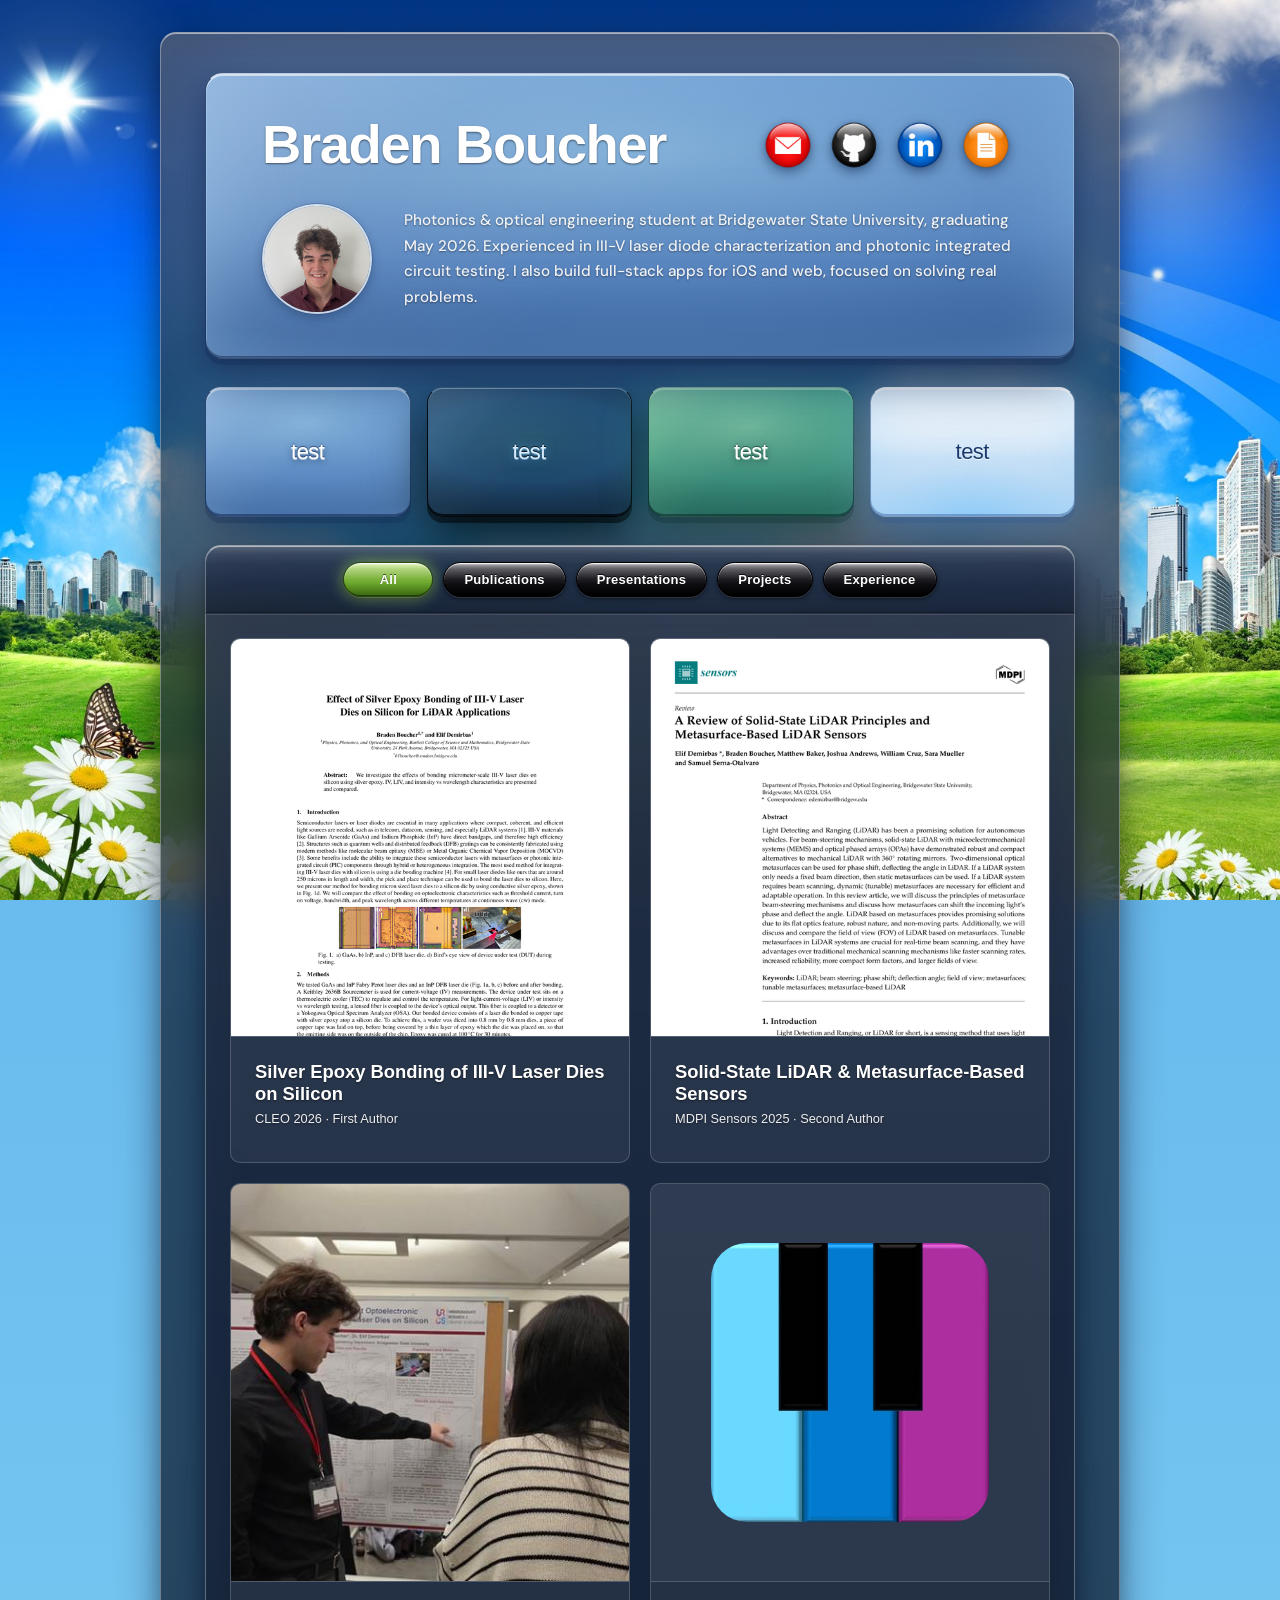
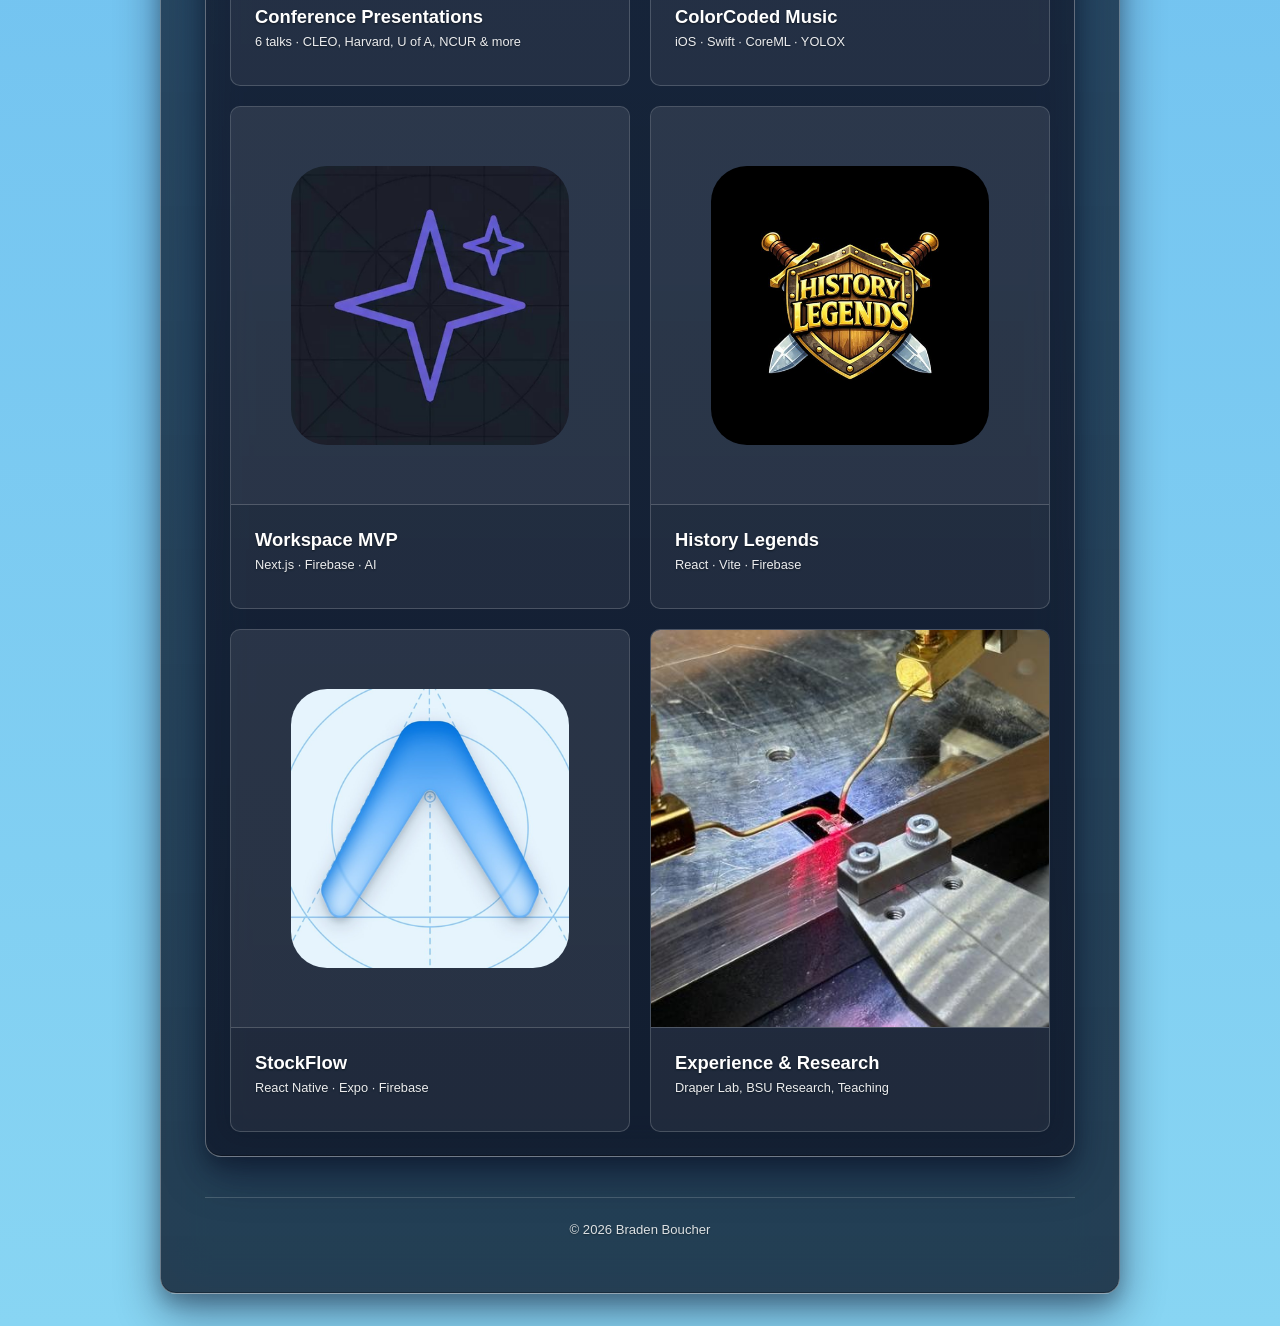
==== index.html @ 22afcf66 "test: 4-theme test strip on page (Vista/Zune/Eco/Aqua) — remove after evaluating" ====
<!DOCTYPE html>
<html lang="en">
<head>
<meta charset="UTF-8">
<meta name="viewport" content="width=device-width, initial-scale=1.0">
<title>Braden Boucher — Photonics Engineer & iOS Developer</title>
<meta name="description" content="Photonics & optical engineering student at Bridgewater State University. Published researcher, Draper Laboratory co-op, indie iOS developer.">
<meta property="og:title" content="Braden Boucher">
<meta property="og:description" content="Photonics researcher · iOS developer · Draper Co-Op alum">
<meta property="og:image" content="https://bradenboucher.com/images/headshot.jpg">
<meta property="og:url" content="https://bradenboucher.com">
<meta property="og:type" content="website">
<meta name="twitter:card" content="summary">
<meta name="twitter:title" content="Braden Boucher">
<meta name="twitter:description" content="Photonics researcher · iOS developer · Draper Co-Op alum">
<meta name="twitter:image" content="https://bradenboucher.com/images/headshot.jpg">
<link rel="icon" type="image/svg+xml" href="favicon.svg?v=2">
<link rel="preconnect" href="https://fonts.googleapis.com">
<link href="https://fonts.googleapis.com/css2?family=DM+Serif+Display&family=DM+Sans:wght@400;500;600&display=swap" rel="stylesheet">
<link rel="preload" as="image" href="images/cleo-2026-thumb.png">
<link rel="preload" as="image" href="images/sensors-lidar-review-thumb.png">
<link rel="preload" as="image" href="images/headshot.jpg">
<style>
  *, *::before, *::after { margin: 0; padding: 0; box-sizing: border-box; }
  :root {
    --bg: #0c0f14;                                /* fallback only */
    --surface: #4a6088; --surface-hover: #5a7098; /* was #1a2438 / #233355 */
    --border: rgba(255,255,255,0.28);             /* slightly brighter rim */
    --text: #f0f6ff; --text-muted: #d0dcef;       /* lifted muted */
    --accent: #5BD4F2;
    --accent-glow: rgba(91, 212, 242, 0.22);
    --spring: cubic-bezier(0.16, 1, 0.3, 1);
  }
  html { scroll-behavior: smooth; }
  body {
    font-family: 'DM Sans', sans-serif; color: var(--text);
    min-height: 100vh; overflow-x: hidden;
    background:
      radial-gradient(ellipse 80% 50% at 50% 0%,   rgba(180,220,255,0.45), transparent 60%),
      radial-gradient(ellipse 60% 40% at 20% 100%, rgba(150,255,210,0.20), transparent 60%),
      linear-gradient(180deg, #4a85c8 0%, #5fa0d8 35%, #7ec0e8 65%, #4a85c8 100%);
    background-attachment: fixed;
  }
  /* Aero orb backdrop */
  body::before {
    content: ''; position: fixed; inset: -10%; pointer-events: none; z-index: 0;
    background:
      radial-gradient(circle 220px at 12% 18%, rgba(255,255,255,0.18), transparent 70%),
      radial-gradient(circle 160px at 85% 30%, rgba(140,220,255,0.22), transparent 70%),
      radial-gradient(circle 280px at 70% 80%, rgba(180,255,220,0.14), transparent 70%),
      radial-gradient(circle 120px at 25% 75%, rgba(255,255,255,0.12), transparent 70%);
    filter: blur(8px);
    animation: bokeh-drift 28s ease-in-out infinite alternate;
  }
  @keyframes bokeh-drift {
    0%   { transform: translate(0, 0) scale(1); }
    50%  { transform: translate(18px, -12px) scale(1.03); }
    100% { transform: translate(-14px, 16px) scale(1.05); }
  }

  /* Aero sun / lens flare */
  body::after {
    content: ''; position: fixed; top: -120px; right: -120px;
    width: 480px; height: 480px; pointer-events: none; z-index: 0;
    background:
      radial-gradient(circle, rgba(255,245,210,0.55) 0%, rgba(255,210,170,0.25) 25%, rgba(255,180,140,0.10) 45%, transparent 65%);
    filter: blur(24px);
    animation: sun-pulse 9s ease-in-out infinite alternate;
  }
  @keyframes sun-pulse {
    0%   { opacity: 0.85; transform: scale(1); }
    100% { opacity: 1;    transform: scale(1.08); }
  }

  /* Page color wash */
  .page-bg { background: transparent; }

  .container { max-width:960px; margin:0 auto; padding:0 24px; position:relative; z-index:1; }

  /* ── Reveal system (ColorCoded) ── */
  .reveal { will-change:transform,opacity; opacity:0; transform:translateY(30px); filter:blur(4px); transition:opacity 0.5s var(--spring), transform 0.5s var(--spring), filter 0.5s var(--spring); }
  .reveal.visible { opacity:1; transform:translateY(0); filter:blur(0); }
  .reveal-scale { will-change:transform,opacity; opacity:0; transform:scale(0.92); filter:blur(4px); transition:opacity 0.5s var(--spring), transform 0.5s var(--spring), filter 0.5s var(--spring); }
  .reveal-scale.visible { opacity:1; transform:scale(1); filter:blur(0); }
  @keyframes pop-in { from { opacity:0; transform:scale(0.88) translateY(40px); } to { opacity:1; transform:scale(1) translateY(0); } }
  .reveal-pop { will-change:transform,opacity; opacity:0; transform:scale(0.88) translateY(40px); }
  .reveal-pop.visible { opacity:1; transform:scale(1) translateY(0); animation:pop-in 1s ease forwards; }
  .reveal-left { will-change:transform,opacity; opacity:0; transform:translateX(-60px); transition:opacity 0.5s var(--spring), transform 0.5s var(--spring); }
  .reveal-left.visible { opacity:1; transform:translateX(0); }
  .reveal-right { will-change:transform,opacity; opacity:0; transform:translateX(60px); transition:opacity 0.5s var(--spring), transform 0.5s var(--spring); }
  .reveal-right.visible { opacity:1; transform:translateX(0); }
  .reveal-delay-1{transition-delay:.07s;animation-delay:.1s} .reveal-delay-2{transition-delay:.14s;animation-delay:.2s} .reveal-delay-3{transition-delay:.21s;animation-delay:.3s}
  .reveal-delay-4{transition-delay:.28s;animation-delay:.4s} .reveal-delay-5{transition-delay:.35s;animation-delay:.5s} .reveal-delay-6{transition-delay:.42s;animation-delay:.6s} .reveal-delay-7{transition-delay:.49s;animation-delay:.7s}

  /* Hero animation */
  @keyframes hero-fade-up { from{opacity:0;transform:translateY(40px);filter:blur(8px)} to{opacity:1;transform:translateY(0);filter:blur(0)} }
  .hero-animate { animation:hero-fade-up 0.8s var(--spring) forwards; opacity:0; }
  .hero-delay-1{animation-delay:.1s} .hero-delay-2{animation-delay:.25s} .hero-delay-3{animation-delay:.4s} .hero-delay-4{animation-delay:.55s} .hero-delay-5{animation-delay:.7s}

  /* Line grow divider */
  @keyframes line-grow { from{transform:scaleX(0)} to{transform:scaleX(1)} }
  .line-grow { height:1px; background:var(--border); transform:scaleX(0); transform-origin:center; margin:40px 0; }
  .line-grow.visible { animation:line-grow 1s var(--spring) forwards; }

  /* Header */
  header { padding:80px 0 8px; text-align:center; }
  header h1 { font-family:'DM Serif Display',serif; font-size:clamp(2.4rem,5vw,3.6rem); font-weight:400; letter-spacing:-0.02em; margin-bottom:12px; background:linear-gradient(135deg, var(--text) 0%, var(--accent) 100%); -webkit-background-clip:text; -webkit-text-fill-color:transparent; background-clip:text; }
  header p { color:var(--text-muted); font-size:1.05rem; line-height:1.6; max-width:560px; margin:0 auto; }
  header .links { margin-top:20px; display:flex; gap:24px; justify-content:center; flex-wrap:wrap; }
  header .links a { color:var(--accent); text-decoration:none; font-size:0.9rem; font-weight:500; letter-spacing:0.04em; text-transform:uppercase; transition:all 0.3s var(--spring); }
  header .links a:hover { opacity:0.7; transform:translateY(-2px); }

  /* Filters */
  .filters { display:flex; gap:8px; justify-content:center; margin:28px 0 8px; flex-wrap:wrap; }
  .filters button { background:none; border:1px solid var(--border); color:var(--text-muted); font-family:'DM Sans',sans-serif; font-size:0.85rem; padding:7px 18px; border-radius:20px; cursor:pointer; transition:all 0.3s var(--spring); }
  .filters button:hover { border-color:var(--accent); color:var(--text); transform:translateY(-2px); }
  .filters button.active { background:var(--accent); border-color:var(--accent); color:#0c0f14; font-weight:600; box-shadow:0 4px 15px rgba(74,158,173,0.25); }

  /* Card Grid */
  .grid { display:grid; grid-template-columns:repeat(2,1fr); gap:20px; padding:24px 0 80px; }
  .card {
    background:
      linear-gradient(180deg, rgba(255,255,255,0.28) 0%, rgba(255,255,255,0.08) 35%, rgba(255,255,255,0) 50%),
      linear-gradient(180deg, rgba(110,145,190,0.55), rgba(75,110,160,0.65));
    border: 1px solid rgba(255,255,255,0.32);
    border-top-color: rgba(255,255,255,0.55);
    border-radius: 14px; overflow: hidden;
    display: flex; flex-direction: column; cursor: pointer;
    box-shadow: inset 0 1px 0 rgba(255,255,255,0.5), inset 0 -1px 0 rgba(40,70,120,0.35), 0 8px 20px rgba(60,100,160,0.30);
    -webkit-backdrop-filter: blur(12px) saturate(1.3);
            backdrop-filter: blur(12px) saturate(1.3);
    transition: border-color 0.3s, box-shadow 0.3s, transform 0.4s var(--spring);
  }
  .card:hover { background:var(--surface-hover); border-color:var(--accent); transform:translateY(-4px) !important; box-shadow:0 0 0 1px var(--accent), 0 12px 28px rgba(91,212,242,0.30); }
  .card.hidden { display:none; }
  .card-cover { width:100%; aspect-ratio:1; overflow:hidden; background:var(--surface-hover); display:flex; align-items:center; justify-content:center; color:var(--text-muted); font-size:0.78rem; }
  .card-cover img { width:100%; height:100%; object-fit:cover; object-position:top; transition:transform 0.4s ease; }
  .card:hover .card-cover img { transform:scale(1.1); }
  .card-cover-icon { width:100%; aspect-ratio:1; display:flex; align-items:center; justify-content:center; background:var(--surface-hover); }
  .card-cover-icon img { width:70%; aspect-ratio:1; border-radius:36px; object-fit:cover; transition:transform 0.4s ease; }
  .card:hover .card-cover-icon img { transform:scale(1.12); }
  .card-body { padding:20px 24px 24px; flex:1; }
  .card-body h3 { font-family:'DM Serif Display',serif; font-size:1.15rem; font-weight:400; margin-bottom:4px; }
  .card-body .meta { color:var(--text-muted); font-size:0.8rem; margin-bottom:8px; }
  .card-body .tag { display:inline-block; color:var(--accent); font-size:0.72rem; font-weight:600; letter-spacing:0.06em; text-transform:uppercase; margin-bottom:8px; }

  /* Overlay */
  .overlay { position:fixed; inset:0; background:rgba(12,15,20,0.97); backdrop-filter:blur(20px); -webkit-backdrop-filter:blur(20px); z-index:100; overflow-y:auto; opacity:0; transform:translateY(40px) scale(0.98); pointer-events:none; transition:opacity 0.4s var(--spring), transform 0.4s var(--spring); }
  .overlay.active { opacity:1; transform:translateY(0) scale(1); pointer-events:all; }
  .overlay-inner { max-width:900px; margin:0 auto; padding:40px 24px 80px; }
  .back-btn { display:inline-flex; align-items:center; gap:8px; background:none; border:1px solid var(--border); color:var(--text-muted); font-family:'DM Sans',sans-serif; font-size:0.88rem; padding:8px 16px; border-radius:8px; cursor:pointer; transition:border-color 0.2s, color 0.2s; margin-bottom:32px; }
  .back-btn:hover { border-color:var(--accent); color:var(--text); }
  .overlay h2 { font-family:'DM Serif Display',serif; font-size:2rem; font-weight:400; margin-bottom:24px; }

  /* Detail banner */
  .detail-banner { width:100%; overflow:hidden; position:relative; background:var(--surface-hover); display:grid; place-items:center; color:var(--text-muted); font-size:0.78rem; margin-bottom:28px; border-radius:12px; }
  .detail-banner img { width:100%; height:auto; object-fit:contain; border-radius:12px; }
  .detail-banner a { display:block; width:100%; height:100%; }
  .detail-banner a img { width:100%; height:auto; object-fit:contain; border-radius:12px; }
  .detail-text h3 { font-family:'DM Serif Display',serif; font-size:1.5rem; font-weight:400; margin-bottom:8px; }
  .detail-text .meta { color:var(--text-muted); font-size:0.9rem; margin-bottom:14px; }
  .detail-text p { color:var(--text-muted); font-size:0.95rem; line-height:1.7; margin-bottom:16px; }
  .detail-text .detail-links { display:flex; gap:12px; flex-wrap:wrap; }
  .detail-text .detail-links a { color:var(--accent); text-decoration:none; font-size:0.85rem; font-weight:500; padding:6px 14px; border:1px solid var(--accent); border-radius:6px; transition:background 0.2s, transform 0.2s; }
  .detail-text .detail-links a:hover { background:var(--accent-glow); transform:translateY(-2px); }

  /* Pres items */
  .pres-item { background:var(--surface); border:1px solid var(--border); border-radius:12px; overflow:hidden; margin-bottom:16px; transition:border-color 0.2s; }
  .pres-item:hover { border-color:var(--accent); }
  .pres-banner { width:100%; height:570px; overflow:hidden; position:relative; background:var(--surface-hover); display:grid; place-items:center; color:var(--text-muted); font-size:0.78rem; }
  .pres-banner img { width:100%; height:100%; object-fit:contain; background:var(--surface-hover); }
  .pres-text { padding:24px 28px; }
  .pres-text h3 { font-family:'DM Serif Display',serif; font-size:1.15rem; font-weight:400; margin-bottom:6px; }
  .pres-text .meta { color:var(--text-muted); font-size:0.82rem; margin-bottom:10px; }
  .pres-text p { color:var(--text-muted); font-size:0.9rem; line-height:1.6; margin-bottom:12px; }
  .pres-text .detail-links { display:flex; gap:12px; flex-wrap:wrap; }
  .pres-text .detail-links a { color:var(--accent); text-decoration:none; font-size:0.82rem; font-weight:500; padding:5px 12px; border:1px solid var(--accent); border-radius:6px; transition:background 0.2s; }
  .pres-text .detail-links a:hover { background:var(--accent-glow); }

  /* Slider */
  .slider { position:relative; width:100%; height:570px; overflow:hidden; border-radius:12px; }
  .pres-item .slider { border-radius:0; }
  .slider img { position:absolute; inset:0; width:100%; height:100%; object-fit:cover; background:var(--surface-hover); opacity:0; transition:opacity 0.4s ease; }
  .slider img.active { opacity:1; }
  .slider-btn { position:absolute; top:50%; transform:translateY(-50%); background:rgba(50,80,130,0.55); color:#fff; border:none; width:36px; height:36px; border-radius:50%; cursor:pointer; font-size:1rem; z-index:2; display:flex; align-items:center; justify-content:center; transition:background 0.2s; }
  .slider-btn:hover { background:rgba(74,158,173,0.7); }
  .slider-btn.prev { left:12px; }
  .slider-btn.next { right:12px; }
  .slider-dots { position:absolute; bottom:12px; left:50%; transform:translateX(-50%); display:flex; gap:6px; z-index:2; }
  .slider-dots span { width:8px; height:8px; border-radius:50%; background:rgba(255,255,255,0.3); }
  .slider-dots span.active { background:var(--accent); }

  /* Exp items */
  .exp-item { background:var(--surface); border:1px solid var(--border); border-radius:12px; padding:24px 28px; margin-bottom:16px; transition:border-color 0.2s; }
  .exp-item:hover { border-color:var(--accent); }
  .exp-item h3 { font-family:'DM Serif Display',serif; font-size:1.15rem; font-weight:400; margin-bottom:6px; }
  .exp-item .meta { color:var(--text-muted); font-size:0.82rem; margin-bottom:10px; }
  .exp-item p { color:var(--text-muted); font-size:0.9rem; line-height:1.6; }

  .year-label { color:var(--accent); font-size:0.78rem; font-weight:600; letter-spacing:0.08em; text-transform:uppercase; margin:28px 0 12px; }
  .year-label:first-of-type { margin-top:0; }
  .pres-list-item { padding:16px 20px; border-left:2px solid var(--border); margin-bottom:8px; transition:border-color 0.3s; }
  .pres-list-item:hover { border-left-color:var(--accent); }
  .pres-list-item h3 { font-family:'DM Serif Display',serif; font-size:1.05rem; font-weight:400; margin-bottom:4px; }
  .pres-list-item .meta { color:var(--text-muted); font-size:0.82rem; }
  .show-more-btn { display:block; width:100%; background:none; border:1px dashed var(--border); color:var(--text-muted); font-family:'DM Sans',sans-serif; font-size:0.88rem; padding:14px; border-radius:10px; cursor:pointer; margin-bottom:16px; transition:border-color 0.2s, color 0.2s; }
  .show-more-btn:hover { border-color:var(--accent); color:var(--text); }
  .hidden-group { display:none; }
  .hidden-group.show { display:block; }

  /* Product detail */
  .product-hero { display:flex; align-items:center; gap:24px; margin-bottom:32px; }
  .product-hero img { width:80px; height:80px; border-radius:18px; object-fit:cover; }
  .product-hero-text h3 { font-family:'DM Serif Display',serif; font-size:1.8rem; font-weight:400; margin-bottom:4px; }
  .product-hero-text .meta { color:var(--text-muted); font-size:0.9rem; }
  .product-links { display:flex; gap:12px; flex-wrap:wrap; margin-bottom:32px; }
  .product-links a { color:var(--accent); text-decoration:none; font-size:0.95rem; font-weight:500; padding:12px 28px; border:1px solid var(--accent); border-radius:8px; transition:all 0.3s var(--spring); }
  .product-links a:hover { background:var(--accent-glow); transform:translateY(-3px); box-shadow:0 4px 15px rgba(74,158,173,0.2); }
  .product-section { margin-bottom:32px; }
  .product-section h4 { font-family:'DM Serif Display',serif; font-size:1.15rem; font-weight:400; margin-bottom:12px; color:var(--text); }
  .product-section p { color:var(--text-muted); font-size:0.95rem; line-height:1.75; margin-bottom:12px; }
  .product-section ul { list-style:none; padding:0; }
  .product-section ul li { color:var(--text-muted); font-size:0.92rem; line-height:1.7; padding-left:18px; position:relative; margin-bottom:6px; }
  .product-section ul li::before { content:'\2192'; position:absolute; left:0; color:var(--accent); }
  .screenshot-grid { display:grid; grid-template-columns:repeat(3,1fr); gap:12px; margin-top:12px; }
  .screenshot-grid .ss { background:var(--surface-hover); border:1px dashed var(--border); border-radius:10px; display:grid; place-items:center; color:var(--text-muted); font-size:0.75rem; overflow:hidden; }
  .screenshot-grid .ss img { width:100%; height:auto; object-fit:contain; border-radius:10px; }
  .screenshot-grid-wide { display:grid; grid-template-columns:repeat(2,1fr); gap:12px; margin-top:12px; }
  .screenshot-grid-wide .ss { background:var(--surface-hover); border:1px dashed var(--border); border-radius:10px; aspect-ratio:5/4; display:grid; place-items:center; color:var(--text-muted); font-size:0.75rem; overflow:hidden; }
  .screenshot-grid-wide .ss img { width:100%; height:100%; object-fit:cover; border-radius:10px; }
  .tech-pills { display:flex; flex-wrap:wrap; gap:8px; margin-top:8px; }
  .tech-pills span { background:var(--accent-glow); color:var(--accent); font-size:0.78rem; font-weight:500; padding:4px 12px; border-radius:14px; transition:all 0.3s var(--spring); }
  .tech-pills span:hover { transform:translateY(-3px); box-shadow:0 4px 12px rgba(74,158,173,0.15); }

  footer { border-top:1px solid var(--border); padding:32px 0; text-align:center; color:var(--text-muted); font-size:0.82rem; }

  .card { position:relative; overflow:hidden; }
  /* Specular gloss sweep on hover */
  .card::after {
    content: ''; position: absolute; inset: 0;
    background: linear-gradient(115deg,
      transparent 30%,
      rgba(255,255,255,0.22) 50%,
      transparent 70%);
    transform: translateX(-110%);
    transition: transform 0.8s var(--spring);
    pointer-events: none;
    z-index: 2;
  }
  .card:hover::after { transform: translateX(110%); }
  @media (max-width:640px) { .grid{grid-template-columns:1fr} header{padding-top:48px} .detail-banner,.slider,.pres-banner{height:300px} }
.slider img.poster-fit { object-fit:contain !important; background:var(--surface-hover); }
.pres-banner img { object-fit:contain !important; background:var(--surface-hover); }

/* ── HERO v2 — self-contained reference container ──────────────────────
   Inline here (not in aero.css) so it ships with the HTML and can't be
   served from a stale stylesheet cache. Class names are unique (.hero-v2*)
   so no existing rule can leak into them. */
.hero-v2 {
  background:
    linear-gradient(180deg,
      rgba(255,255,255,0.32) 0%,
      rgba(255,255,255,0.12) 4%,
      rgba(255,255,255,0.04) 10%,
      rgba(255,255,255,0)    20%),
    linear-gradient(180deg,
      rgba(110,145,190,0.55)  0%,
      rgba(80,115,165,0.62)  30%,
      rgba(65,100,150,0.68) 100%);
  -webkit-backdrop-filter: blur(22px) saturate(1.4);
          backdrop-filter: blur(22px) saturate(1.4);
  border: 1px solid rgba(255,255,255,0.38);
  border-top: 1px solid rgba(255,255,255,0.62);
  border-radius: 16px;
  padding: 44px 56px;
  margin: 0 0 24px;
  box-shadow:
    inset 0 1px 0 rgba(255,255,255,0.62),
    inset 0 -1px 0 rgba(40,70,120,0.35),
    0 18px 44px rgba(60,100,160,0.40),
    0 8px 18px rgba(50,85,140,0.20);
  position: relative;
}
.hero-v2-top {
  display: flex;
  align-items: center;
  justify-content: space-between;
  gap: 24px;
  margin-bottom: 32px;
}
.hero-v2-name {
  font-family: 'Helvetica Neue', Helvetica, Arial, sans-serif;
  font-weight: 800;
  font-size: clamp(2.2rem, 4.6vw, 3.4rem);
  letter-spacing: -0.025em;
  color: #fff;
  text-shadow: 0 1px 0 rgba(30,55,95,0.55), 0 2px 8px rgba(30,55,95,0.45);
  margin: 0;
  white-space: nowrap;
  line-height: 1;
}
.hero-v2-icons {
  display: flex;
  gap: 18px;
  flex-shrink: 0;
  align-items: center;
  margin-right: 8px;
}
.hero-v2-icons a { display: block; line-height: 0; }
.hero-v2-icons img {
  width: 48px;
  height: 48px;
  display: block;
  filter:
    drop-shadow(0 4px 6px rgba(30,55,95,0.50))
    drop-shadow(0 1px 2px rgba(30,55,95,0.35));
  transition: transform 0.25s ease;
}
.hero-v2-icons a:hover img { transform: translateY(-2px); }
.hero-v2-bottom {
  display: flex;
  align-items: center;
  gap: 32px;
}
.hero-v2-photo {
  width: 110px;
  height: 110px;
  border-radius: 50%;
  object-fit: cover;
  border: 2px solid rgba(255,255,255,0.7);
  outline: 1px solid rgba(30,55,95,0.30);
  box-shadow: 0 4px 10px rgba(30,55,95,0.40);
  flex-shrink: 0;
}
.hero-v2-bio {
  color: rgba(255,255,255,0.96);
  font-family: 'DM Sans', sans-serif;
  font-size: 0.95rem;
  line-height: 1.7;
  font-weight: 500;
  text-shadow: 0 1px 2px rgba(30,55,95,0.45);
  margin: 0;
}
@media (max-width: 640px) {
  .hero-v2 { padding: 28px 22px; }
  .hero-v2-top { flex-direction: column; align-items: flex-start; gap: 18px; margin-bottom: 22px; }
  .hero-v2-name { white-space: normal; font-size: 2rem; }
  .hero-v2-bottom { flex-direction: column; align-items: flex-start; gap: 18px; }
}
</style>
<link rel="stylesheet" href="aero.css?v=10">
<style>
  /* ── Deep Aero layer (after aero.css) ──────────────────────────────────
     Cascading wins by source order. Six refinements:
       1. Skeuomorphic 3D buttons (filter pills)
       2. Inner cyan glow halo on every glass container
       3. Aurora streaks layer behind everything (html::before)
       4. Layered lighting via cumulative box-shadows
       5. Saturated functional accent (active filter goes Vista-green)
       6. Embossed type via dual top-highlight + bottom-shadow text-shadows
     ──────────────────────────────────────────────────────────────────── */

  /* === 3. Aurora streaks layer ============================================
     Sits on <html> so it stays behind body::before bokeh + body::after sun.
     Two conic gradients = two light sources radiating from the top corners. */
  html::before {
    content: '';
    position: fixed; inset: 0; pointer-events: none; z-index: 0;
    background:
      conic-gradient(from 200deg at -5% -5%,
        transparent 0deg,
        rgba(180,225,255,0.45)  10deg,
        transparent             24deg,
        transparent             40deg,
        rgba(200,240,255,0.35)  52deg,
        transparent             66deg,
        transparent             82deg,
        rgba(170,215,255,0.30)  94deg,
        transparent           108deg,
        transparent           360deg),
      conic-gradient(from 40deg at 105% -5%,
        transparent 0deg,
        rgba(255,235,200,0.40)  10deg,
        transparent             24deg,
        transparent             38deg,
        rgba(255,220,180,0.30)  50deg,
        transparent             62deg,
        transparent           360deg);
    filter: blur(0.5px);
    animation: aurora-drift 40s ease-in-out infinite alternate;
  }
  @keyframes aurora-drift {
    0%   { opacity: 0.85; transform: translate(0, 0); }
    100% { opacity: 1.00; transform: translate(20px, -10px); }
  }

  /* === 1+5. Skeuomorphic filter pills =====================================
     Heavy 3D treatment — bottom-darker base, glossy upper half, bright top
     highlight, dark bottom bezel, drop shadow. Active = saturated green. */

  /* Filter bar container — ZUNE DARK theme */
  .filters {
    background:
      linear-gradient(135deg,
        rgba(255,255,255,0.18) 0%,
        rgba(255,255,255,0.04) 30%,
        transparent             55%),
      radial-gradient(ellipse 90% 60% at 50% 40%,
        rgba(80,180,230,0.35)  0%,
        rgba(30,70,110,0.85)  55%,
        rgba(10,20,40,0.95)  100%),
      linear-gradient(180deg, #1a2735 0%, #060a14 100%);
    border: 1px solid rgba(0,0,0,0.85);
    border-top: 1px solid rgba(120,180,220,0.45);
    border-radius: 14px;
    padding: 14px 24px;
    margin: 28px 0 8px;
    box-shadow:
      inset 0 1px 0 rgba(180,220,255,0.55),
      inset 0 -2px 0 rgba(0,0,0,0.7),
      inset 0 0 0 1px rgba(120,200,240,0.18),
      inset 0 0 80px rgba(80,180,230,0.25),
      0 6px 0 rgba(0,0,0,0.45),
      0 18px 40px rgba(0,0,0,0.55),
      0 0 60px rgba(80,180,230,0.20);
  }
  .filters button {
    background:
      linear-gradient(180deg,
        rgba(255,255,255,0.22) 0%,
        rgba(255,255,255,0.06) 48%,
        rgba(0,0,0,0.10)       52%,
        rgba(0,0,0,0.30)      100%),
      linear-gradient(180deg, #2c3a5a 0%, #16213a 100%);
    border: 1px solid rgba(0,0,0,0.45);
    color: #fff;
    font-weight: 600;
    text-shadow: 0 1px 0 rgba(0,0,0,0.55), 0 -1px 0 rgba(255,255,255,0.18);
    box-shadow:
      inset 0 1px 0 rgba(255,255,255,0.45),
      inset 0 -1px 0 rgba(0,0,0,0.50),
      inset 0 0 18px rgba(120,180,230,0.10),
      0 2px 4px rgba(0,20,50,0.35);
    transform: translateZ(0);   /* triggers compositor for crisper edges */
  }
  .filters button:hover {
    background:
      linear-gradient(180deg,
        rgba(255,255,255,0.28) 0%,
        rgba(255,255,255,0.08) 48%,
        rgba(0,0,0,0.10)       52%,
        rgba(0,0,0,0.30)      100%),
      linear-gradient(180deg, #36476b 0%, #1f2c47 100%);
    color: #fff;
    transform: translateY(-1px);
  }
  .filters button.active {
    background:
      linear-gradient(180deg,
        rgba(255,255,255,0.32) 0%,
        rgba(255,255,255,0.10) 48%,
        rgba(0,30,0,0.15)      52%,
        rgba(0,30,0,0.35)     100%),
      linear-gradient(180deg, #8de065 0%, #4ba735 100%);
    border-color: rgba(0,40,0,0.55);
    color: #fff;
    text-shadow: 0 1px 0 rgba(0,40,0,0.6), 0 -1px 0 rgba(255,255,255,0.30);
    box-shadow:
      inset 0 1px 0 rgba(255,255,255,0.65),
      inset 0 -1px 0 rgba(0,30,0,0.45),
      inset 0 0 14px rgba(180,255,120,0.30),
      0 2px 6px rgba(20,60,10,0.45);
  }

  /* === 2+4. Glass containers with inner cyan glow halo ===================
     The inset 0 0 28px rgba(160,210,255,...) is the new bit — light bleeds
     inward from each edge, the move that gives Aero panels their "lit
     glass" quality instead of "card with stroke". */

  /* Hero — VISTA AURORA theme */
  .hero-v2 {
    background:
      linear-gradient(135deg,
        rgba(255,255,255,0.30) 0%,
        rgba(255,255,255,0.08) 25%,
        transparent             50%),
      radial-gradient(ellipse 100% 70% at 50% 28%,
        rgba(180,225,255,0.50) 0%,
        rgba(95,140,200,0.70)  60%,
        rgba(50,90,150,0.85)  100%),
      linear-gradient(180deg, #5a8bbe 0%, #345f95 100%);
    border: 1px solid rgba(15,35,75,0.65);
    border-top: 1px solid rgba(255,255,255,0.65);
    border-radius: 18px;
    box-shadow:
      inset 0 2px 0 rgba(255,255,255,0.55),
      inset 0 -2px 0 rgba(15,35,75,0.50),
      inset 0 0 0 1px rgba(255,255,255,0.18),
      inset 0 0 90px rgba(170,220,255,0.38),
      0 6px 0 rgba(15,35,75,0.22),
      0 22px 50px rgba(15,35,75,0.55),
      0 8px 18px rgba(15,35,75,0.30),
      0 0 80px rgba(140,200,240,0.28);
    -webkit-backdrop-filter: blur(14px) saturate(1.45);
            backdrop-filter: blur(14px) saturate(1.45);
  }

  /* Project / publication cards — same 3D pop recipe, scaled */
  .card {
    background:
      /* Layer 1: diagonal gloss */
      linear-gradient(135deg,
        rgba(255,255,255,0.30) 0%,
        rgba(255,255,255,0.08) 25%,
        rgba(255,255,255,0)    50%),
      /* Layer 2: radial pool */
      radial-gradient(ellipse 100% 70% at 50% 30%,
        rgba(190,220,250,0.42) 0%,
        rgba(115,150,200,0.62) 60%,
        rgba(75,115,170,0.75)  100%),
      /* Layer 3: base */
      linear-gradient(180deg,
        rgba(110,150,200,0.80) 0%,
        rgba(75,115,170,0.88)  100%);
    border: 1px solid rgba(20,40,80,0.50);
    border-top: 1px solid rgba(255,255,255,0.55);
    border-radius: 16px;
    box-shadow:
      /* Inner bevel */
      inset 0 2px 0 rgba(255,255,255,0.48),
      inset 0 -2px 0 rgba(20,40,80,0.38),
      inset 0 0 0 1px rgba(255,255,255,0.15),
      /* Inner glow pool */
      inset 0 0 65px rgba(180,225,255,0.32),
      /* Thickness offset */
      0 4px 0 rgba(20,40,80,0.18),
      /* Main drop shadow */
      0 14px 32px rgba(20,40,80,0.45),
      0 6px 14px rgba(20,40,80,0.25),
      /* Atmospheric glow */
      0 0 50px rgba(140,200,240,0.18);
    -webkit-backdrop-filter: blur(14px) saturate(1.4);
            backdrop-filter: blur(14px) saturate(1.4);
  }
  .card:hover {
    transform: translateY(-6px) !important;
    border-color: var(--accent);
    border-top-color: rgba(255,255,255,0.7);
    box-shadow:
      0 0 0 1px var(--accent),
      inset 0 2px 0 rgba(255,255,255,0.58),
      inset 0 -2px 0 rgba(20,40,80,0.38),
      inset 0 0 0 1px rgba(255,255,255,0.20),
      inset 0 0 75px rgba(180,235,255,0.45),
      0 4px 0 rgba(20,40,80,0.18),
      0 22px 44px rgba(91,212,242,0.40),
      0 8px 18px rgba(20,40,80,0.30),
      0 0 70px rgba(91,212,242,0.30);
  }
  .card-cover, .card-cover-icon {
    background: linear-gradient(180deg, rgba(180,210,240,0.45), rgba(140,180,225,0.55));
  }

  /* Detail-page containers — same 3D pop recipe */
  .pres-item, .exp-item {
    background:
      linear-gradient(135deg,
        rgba(255,255,255,0.30) 0%,
        rgba(255,255,255,0.08) 25%,
        rgba(255,255,255,0)    50%),
      radial-gradient(ellipse 100% 70% at 50% 30%,
        rgba(190,220,250,0.42) 0%,
        rgba(115,150,200,0.62) 60%,
        rgba(75,115,170,0.75)  100%),
      linear-gradient(180deg,
        rgba(110,150,200,0.80) 0%,
        rgba(75,115,170,0.88)  100%);
    border: 1px solid rgba(20,40,80,0.50);
    border-top: 1px solid rgba(255,255,255,0.55);
    border-radius: 14px;
    box-shadow:
      inset 0 2px 0 rgba(255,255,255,0.48),
      inset 0 -2px 0 rgba(20,40,80,0.38),
      inset 0 0 0 1px rgba(255,255,255,0.15),
      inset 0 0 55px rgba(180,225,255,0.32),
      0 4px 0 rgba(20,40,80,0.18),
      0 12px 28px rgba(20,40,80,0.42),
      0 5px 12px rgba(20,40,80,0.22);
    -webkit-backdrop-filter: blur(14px) saturate(1.4);
            backdrop-filter: blur(14px) saturate(1.4);
  }
  .pres-item:hover, .exp-item:hover {
    border-color: var(--accent);
    transform: translateY(-3px);
    box-shadow:
      0 0 0 1px var(--accent),
      inset 0 2px 0 rgba(255,255,255,0.55),
      inset 0 -2px 0 rgba(20,40,80,0.38),
      inset 0 0 0 1px rgba(255,255,255,0.20),
      inset 0 0 65px rgba(180,235,255,0.42),
      0 4px 0 rgba(20,40,80,0.18),
      0 18px 36px rgba(91,212,242,0.35),
      0 0 50px rgba(91,212,242,0.22);
    transition: all 0.3s var(--spring);
  }

  /* === 6. Embossed type ==================================================
     Dual text-shadow: bright top edge + dark bottom edge = "lit from above"
     instead of "white text with shadow". */
  .hero-v2-name {
    text-shadow:
      0 1px 0  rgba(255,255,255,0.75),
      0 -1px 0 rgba(20,40,75,0.65),
      0 2px 0  rgba(20,40,75,0.45),
      0 4px 12px rgba(20,40,75,0.55);
  }
  .card-body h3,
  .pres-text h3,
  .exp-item h3 {
    color: #fff;
    text-shadow:
      0 1px 0  rgba(255,255,255,0.55),
      0 -1px 0 rgba(20,40,75,0.45),
      0 2px 6px rgba(20,40,75,0.55);
  }
  .card-body .meta,
  .pres-text .meta,
  .exp-item .meta { color: rgba(255,255,255,0.92); }
  .pres-text p, .exp-item p { color: rgba(255,255,255,0.88); }

  /* ════════════════════════════════════════════════════════════════════
     THEME TEST STRIP — 4 sample boxes with "test" text
     Remove these blocks when finished evaluating.
     ════════════════════════════════════════════════════════════════════ */
  .theme-test-strip {
    display: grid;
    grid-template-columns: repeat(4, 1fr);
    gap: 16px;
    margin: 28px 0;
  }
  .theme-test {
    height: 130px;
    border-radius: 16px;
    display: flex;
    align-items: center;
    justify-content: center;
  }
  .theme-test span {
    font-family: 'Helvetica Neue', Helvetica, Arial, sans-serif;
    font-size: 22px;
    font-weight: 500;
    letter-spacing: -0.5px;
  }

  /* 1. Vista Aurora */
  .theme-test.theme-1 {
    background:
      linear-gradient(135deg, rgba(255,255,255,0.30) 0%, rgba(255,255,255,0.08) 25%, transparent 50%),
      radial-gradient(ellipse 100% 70% at 50% 28%, rgba(180,225,255,0.50) 0%, rgba(95,140,200,0.70) 60%, rgba(50,90,150,0.85) 100%),
      linear-gradient(180deg, #5a8bbe 0%, #345f95 100%);
    border: 1px solid rgba(15,35,75,0.65);
    border-top: 1px solid rgba(255,255,255,0.65);
    box-shadow:
      inset 0 2px 0 rgba(255,255,255,0.55),
      inset 0 -2px 0 rgba(15,35,75,0.50),
      inset 0 0 90px rgba(170,220,255,0.38),
      0 6px 0 rgba(15,35,75,0.22),
      0 18px 40px rgba(15,35,75,0.55),
      0 0 60px rgba(140,200,240,0.28);
  }
  .theme-test.theme-1 span {
    color: #fff;
    text-shadow: 0 1px 0 rgba(255,255,255,0.55), 0 -1px 0 rgba(15,35,75,0.55), 0 2px 6px rgba(15,35,75,0.55);
  }

  /* 2. Zune Dark */
  .theme-test.theme-2 {
    background:
      linear-gradient(135deg, rgba(255,255,255,0.18) 0%, rgba(255,255,255,0.04) 30%, transparent 55%),
      radial-gradient(ellipse 90% 60% at 50% 40%, rgba(80,180,230,0.35) 0%, rgba(30,70,110,0.85) 55%, rgba(10,20,40,0.95) 100%),
      linear-gradient(180deg, #1a2735 0%, #060a14 100%);
    border: 1px solid rgba(0,0,0,0.85);
    border-top: 1px solid rgba(120,180,220,0.45);
    box-shadow:
      inset 0 1px 0 rgba(180,220,255,0.55),
      inset 0 -2px 0 rgba(0,0,0,0.7),
      inset 0 0 100px rgba(80,180,230,0.30),
      0 6px 0 rgba(0,0,0,0.5),
      0 20px 50px rgba(0,0,0,0.7),
      0 0 60px rgba(80,180,230,0.20);
  }
  .theme-test.theme-2 span {
    color: #d6ecff;
    text-shadow: 0 1px 0 rgba(180,220,255,0.5), 0 -1px 0 rgba(0,0,0,0.7), 0 0 12px rgba(80,180,230,0.55);
  }

  /* 3. Frutiger Eco */
  .theme-test.theme-3 {
    background:
      linear-gradient(135deg, rgba(255,250,200,0.32) 0%, rgba(255,250,200,0.08) 25%, transparent 50%),
      radial-gradient(ellipse 100% 70% at 50% 30%, rgba(180,255,210,0.45) 0%, rgba(60,150,130,0.70) 60%, rgba(20,80,75,0.85) 100%),
      linear-gradient(180deg, #3a8076 0%, #1a4a48 100%);
    border: 1px solid rgba(10,40,40,0.65);
    border-top: 1px solid rgba(220,255,220,0.55);
    box-shadow:
      inset 0 2px 0 rgba(220,255,220,0.45),
      inset 0 -2px 0 rgba(10,40,40,0.55),
      inset 0 0 90px rgba(140,255,200,0.32),
      0 6px 0 rgba(10,40,40,0.25),
      0 18px 40px rgba(10,40,40,0.55),
      0 0 50px rgba(120,220,180,0.28);
  }
  .theme-test.theme-3 span {
    color: #fff;
    text-shadow: 0 1px 0 rgba(220,255,220,0.55), 0 -1px 0 rgba(10,40,40,0.55), 0 2px 6px rgba(10,40,40,0.55);
  }

  /* 4. Aqua Pearl */
  .theme-test.theme-4 {
    background:
      linear-gradient(180deg, rgba(255,255,255,0.70) 0%, rgba(255,255,255,0.40) 30%, rgba(255,255,255,0.10) 50%, transparent 55%),
      radial-gradient(ellipse 110% 80% at 50% 100%, rgba(120,200,255,0.55) 0%, rgba(180,220,250,0.35) 50%, rgba(220,240,255,0.20) 100%),
      linear-gradient(180deg, #e8f1fa 0%, #b8d4ee 100%);
    border: 1px solid rgba(40,80,140,0.55);
    border-top: 1px solid rgba(255,255,255,0.95);
    box-shadow:
      inset 0 2px 0 rgba(255,255,255,0.95),
      inset 0 -2px 0 rgba(40,80,140,0.40),
      inset 0 0 50px rgba(120,200,255,0.25),
      0 6px 0 rgba(40,80,140,0.18),
      0 18px 40px rgba(40,80,140,0.40),
      0 0 50px rgba(180,220,255,0.40);
  }
  .theme-test.theme-4 span {
    color: #1a3a6a;
    text-shadow: 0 1px 0 rgba(255,255,255,0.85);
  }

  /* Mobile: stack vertically */
  @media (max-width: 640px) {
    .theme-test-strip { grid-template-columns: 1fr; }
  }
</style>
</head>
<body>

<div class="page-bg">
<div class="container">
  <div class="hero-v2">
    <div class="hero-v2-top">
      <h1 class="hero-v2-name">Braden Boucher</h1>
      <div class="hero-v2-icons">
        <a href="mailto:braden@chrisboucher.net?subject=Consultation%20Request" aria-label="Email"><img src="images/icon-email.png" alt=""></a>
        <a href="https://github.com/BradenBoucher" target="_blank" aria-label="GitHub"><img src="images/icon-github.png" alt=""></a>
        <a href="https://www.linkedin.com/in/bradenboucher" target="_blank" aria-label="LinkedIn"><img src="images/icon-linkedin.png" alt=""></a>
        <a href="docs/Boucher_CV.pdf" target="_blank" aria-label="CV"><img src="images/icon-cv.png" alt=""></a>
      </div>
    </div>
    <div class="hero-v2-bottom">
      <img class="hero-v2-photo" src="images/headshot.jpg" alt="Braden Boucher">
      <p class="hero-v2-bio">Photonics &amp; optical engineering student at Bridgewater State University, graduating May 2026. Experienced in III-V laser diode characterization and photonic integrated circuit testing. I also build full-stack apps for iOS and web, focused on solving real problems.</p>
    </div>
  </div>

  <!-- ╔═══ THEME TEST STRIP — REMOVE WHEN DONE EVALUATING ═══╗ -->
  <div class="theme-test-strip">
    <div class="theme-test theme-1"><span>test</span></div>
    <div class="theme-test theme-2"><span>test</span></div>
    <div class="theme-test theme-3"><span>test</span></div>
    <div class="theme-test theme-4"><span>test</span></div>
  </div>
  <!-- ╚═══════════════════════════════════════════════════════╝ -->

<div class="filters hero-animate hero-delay-4">
    <button class="active" onclick="filterCards('all',this)">All</button>
    <button onclick="filterCards('pub',this)">Publications</button>
    <button onclick="filterCards('pres',this)">Presentations</button>
    <button onclick="filterCards('proj',this)">Projects</button>
    <button onclick="filterCards('exp',this)">Experience</button>
  </div>

  <div class="line-grow reveal"></div>
  <section class="grid">
    <!-- Publications — individual cards -->
    <div class="card reveal-pop reveal-delay-1" data-cat="pub" onclick="navigateTo('/cleo')">
      <div class="card-cover"><img src="images/cleo-2026-thumb.png" alt="CLEO 2026"></div>
      <div class="card-body"><span class="tag">Publication</span><h3>Silver Epoxy Bonding of III-V Laser Dies on Silicon</h3><div class="meta">CLEO 2026 · First Author</div></div>
    </div>
    <div class="card reveal-pop reveal-delay-2" data-cat="pub" onclick="navigateTo('/sensors')">
      <div class="card-cover"><img src="images/sensors-lidar-review-thumb.png" alt="MDPI Sensors"></div>
      <div class="card-body"><span class="tag">Publication</span><h3>Solid-State LiDAR &amp; Metasurface-Based Sensors</h3><div class="meta">MDPI Sensors 2025 · Second Author</div></div>
    </div>

    <!-- Presentations — single card -->
    <div class="card reveal-pop reveal-delay-3" data-cat="pres" onclick="navigateTo('/presentations')">
      <div class="card-cover"><img src="images/harvard-3.jpg" alt="Presentations" style="object-position:30% center"></div>
      <div class="card-body"><span class="tag">Presentations</span><h3>Conference Presentations</h3><div class="meta">6 talks · CLEO, Harvard, U of A, NCUR &amp; more</div></div>
    </div>

    <!-- Projects — individual cards -->
    <div class="card reveal-pop reveal-delay-4" data-cat="proj" onclick="window.open('https://color-coded.app','_blank')">
      <div class="card-cover-icon"><img src="images/icon-colorcoded.png" alt="ColorCoded"></div>
      <div class="card-body"><span class="tag">Product</span><h3>ColorCoded Music</h3><div class="meta">iOS · Swift · CoreML · YOLOX</div></div>
    </div>
    <div class="card reveal-pop reveal-delay-5" data-cat="proj" onclick="navigateTo('/workspace')">
      <div class="card-cover-icon"><img src="images/icon-workspace.png" alt="Workspace"></div>
      <div class="card-body"><span class="tag">Product</span><h3>Workspace MVP</h3><div class="meta">Next.js · Firebase · AI</div></div>
    </div>
    <div class="card reveal-pop reveal-delay-6" data-cat="proj" onclick="navigateTo('/historylegends')">
      <div class="card-cover-icon"><img src="images/icon-historylegends.png" alt="History Legends"></div>
      <div class="card-body"><span class="tag">Product</span><h3>History Legends</h3><div class="meta">React · Vite · Firebase</div></div>
    </div>
    <div class="card reveal-pop reveal-delay-7" data-cat="proj" onclick="navigateTo('/stockflow')">
      <div class="card-cover-icon"><img src="images/icon-stockflow.png" alt="StockFlow"></div>
      <div class="card-body"><span class="tag">Product</span><h3>StockFlow</h3><div class="meta">React Native · Expo · Firebase</div></div>
    </div>

    <!-- Experience — single card -->
    <div class="card reveal-pop reveal-delay-7" data-cat="exp" onclick="navigateTo('/experience')">
      <div class="card-cover"><img src="images/experience-cover.jpg" alt="Experience"></div>
      <div class="card-body"><span class="tag">Experience</span><h3>Experience &amp; Research</h3><div class="meta">Draper Lab, BSU Research, Teaching</div></div>
    </div>
  </section>

  <footer>&copy; 2026 Braden Boucher</footer></div>

<script>
function filterCards(cat,btn){
  document.querySelectorAll('.filters button').forEach(function(b){b.classList.remove('active')});
  btn.classList.add('active');
  document.querySelectorAll('.card').forEach(function(c){
    if(cat==='all'||c.dataset.cat===cat){
      c.classList.remove('hidden');
      c.classList.remove('visible');
      revealObs.observe(c);
    } else {
      c.classList.add('hidden');
    }
  });
}

var exitTimers=new Map();
var revealObs=new IntersectionObserver(function(entries){
  entries.forEach(function(entry){
    if(entry.isIntersecting){
      var t=exitTimers.get(entry.target);
      if(t){clearTimeout(t);exitTimers.delete(entry.target);}
      entry.target.classList.add('visible');
    } else {
      var timer=setTimeout(function(){
        entry.target.classList.remove('visible');
        exitTimers.delete(entry.target);
      },200);
      exitTimers.set(entry.target,timer);
    }
  });
},{threshold:0.05, rootMargin:'50px 0px 50px 0px'});

setTimeout(function(){
  document.querySelectorAll('.reveal,.reveal-scale,.reveal-pop,.reveal-left,.reveal-right,.line-grow').forEach(function(el){
    revealObs.observe(el);
  });
},600);

// Navigate to subpage
function navigateTo(url){
  window.location.href=url;
}
</script>
</div><!-- close page-bg -->
</body>
</html>
---- aero.css ----
/* ============================================================
   Vista Explorer aero.css
   Restyles the portfolio in a Frutiger Aero / Vista chrome aesthetic.
   Overrides existing CSS variables and selectors. No content changes.
   ============================================================ */

/* ── Palette: light blue/grey + red accent ── */
:root {
  --bg: #c8d5e2;
  --surface: #f4f8fb;
  --surface-hover: #e8f0f7;
  --border: rgba(20, 40, 70, 0.4);
  --border-strong: rgba(20, 40, 70, 0.6);
  --text: #1c2c45;
  --text-muted: #4a5a72;
  --accent: #a02a2a;
  --accent-glow: rgba(160, 42, 42, 0.12);

  --chrome-light-1: #d8e4ef;
  --chrome-light-2: #b6c8dd;
  --chrome-light-3: #9fb6cf;
  --chrome-light-4: #7d9cba;
  --chrome-light-5: #5a7a9a;

  --chrome-dark-1: #4a5260;
  --chrome-dark-2: #2a313c;
  --chrome-dark-3: #1a1f28;

  --noise: url("data:image/svg+xml;utf8,<svg xmlns='http://www.w3.org/2000/svg' width='80' height='80'><filter id='n'><feTurbulence type='fractalNoise' baseFrequency='0.9' numOctaves='2' stitchTiles='stitch'/><feColorMatrix values='0 0 0 0 1 0 0 0 0 1 0 0 0 0 1 0 0 0 0.06 0'/></filter><rect width='100%25' height='100%25' filter='url(%23n)'/></svg>");
}

/* ── Page background: real Frutiger Aero wallpaper, fixed so windows scroll over it ── */
body {
  background:
    url('images/bg-aero.jpg') center top / cover no-repeat fixed,
    linear-gradient(180deg, #5cb0ed 0%, #88d5f3 100%) !important;
  color: var(--text) !important;
  font-family: 'Helvetica Neue', Helvetica, Arial, sans-serif !important;
}

.page-bg {
  background: transparent !important;
}

/* ── Container styling shared by header+about block AND filter+grid block ── */
/* Both wrappers get the same dark glass treatment */
.container {
  background: transparent !important;
  border: none !important;
  border-radius: 0 !important;
  margin: 0 auto !important;
  max-width: 960px !important;
  box-shadow: none !important;
  position: relative !important;
  padding: 0 16px !important;
}

.container::before {
  display: none !important;
  content: none !important;
}

/* Container 1: header + about wrapped together via a fake-wrapper using the divider line */
header,
.about,
.line-grow {
  position: relative !important;
}

/* ── BUG FIX: Override the reveal animation system ──
   The original site fades cards in via IntersectionObserver. After filtering
   from Presentations to All (or vice versa), cards stay opacity:0 because
   the observer doesn't re-fire if they were already in viewport. Aero
   portfolios from the era didn't have fancy reveal-on-scroll anyway, so
   we just make everything always visible.                                  */
.reveal,
.reveal-scale,
.reveal-pop,
.reveal-left,
.reveal-right,
.line-grow,
.hero-animate {
  opacity: 1 !important;
  transform: none !important;
  filter: none !important;
  animation: none !important;
}

/* Hidden cards (filter system) still get hidden — that's the actual hiding mechanism */
.card.hidden {
  display: none !important;
}

/* ── CONTAINER 1 - TOP HALF: Header (name + links) ──
   Panel chrome (background, border, radius, shadow) lives on .hero-block
   wrapper. This element is now just the inner padding region. */
header {
  background: transparent !important;
  backdrop-filter: none !important;
  -webkit-backdrop-filter: none !important;
  border: none !important;
  border-radius: 0 !important;
  padding: 40px 48px 12px !important;
  margin: 0 !important;
  box-shadow: none !important;
  display: block !important;
  position: relative !important;
}

/* New inner row wrapper — handles name + icons layout.
   Fresh selector that nothing else in the cascade can override. */
.hero-row {
  display: flex !important;
  flex-direction: row !important;
  align-items: center !important;
  gap: 24px !important;
  flex-wrap: nowrap !important;
  width: 100% !important;
}

.hero-row h1 {
  flex: 0 1 auto !important;
  min-width: 0 !important;
  white-space: nowrap !important;
  margin: 0 !important;
}

.hero-row .links {
  flex: 0 0 auto !important;
  margin-left: auto !important;
}

header h1 {
  font-family: 'Helvetica Neue', Helvetica, Arial, sans-serif !important;
  font-weight: 800 !important;
  letter-spacing: -0.025em !important;
  background: none !important;
  -webkit-text-fill-color: initial !important;
  color: #ffffff !important;
  text-shadow:
    0 1px 0 rgba(0, 0, 0, 0.6),
    0 2px 8px rgba(0, 0, 0, 0.5) !important;
  filter: none !important;
  margin: 0 !important;
  flex-shrink: 0 !important;
}

/* Links sit naked next to the name - no wrapper rectangle */
header .links {
  margin: 0 !important;
  padding: 0 !important;
  background: transparent !important;
  border: none !important;
  display: flex !important;
  gap: 18px !important;
  flex-wrap: nowrap !important;
  justify-content: flex-end !important;
  align-items: center !important;
}

header h1 {
  font-family: 'Helvetica Neue', Helvetica, Arial, sans-serif !important;
  font-weight: 800 !important;
  letter-spacing: -0.025em !important;
  /* Smaller responsive cap so name + icons reliably fit in one row */
  font-size: clamp(1.8rem, 4vw, 2.8rem) !important;
  /* Prevent text from wrapping to a second line within the h1 */
  white-space: nowrap !important;
  background: none !important;
  -webkit-text-fill-color: initial !important;
  color: #ffffff !important;
  /* Aero text: hard drop shadow for legibility + soft cyan halo for luminosity */
  text-shadow:
    0 1px 0   rgba(0, 0, 0, 0.65),
    0 2px 12px rgba(0, 0, 0, 0.55),
    0 0 28px rgba(170, 220, 255, 0.45) !important;
  filter: none !important;
  margin: 0 !important;
  min-width: 0 !important;
}

header p {
  color: rgba(255, 255, 255, 0.85) !important;
  text-shadow: 0 1px 2px rgba(0, 0, 0, 0.5) !important;
  font-weight: 500 !important;
}

/* Header nav: bare sphere icons-as-buttons sitting next to the name.
   No surrounding pill chrome — the dome PNGs ARE the buttons.
   Each link stacks the icon over a small white label, dock-style. */
header .links a {
  font-family: 'Helvetica Neue', Helvetica, Arial, sans-serif !important;
  display: inline-flex !important;
  flex-direction: column !important;
  align-items: center !important;
  justify-content: flex-end !important;
  gap: 4px !important;
  padding: 0 !important;
  background: transparent !important;
  border: none !important;
  box-shadow: none !important;
  border-radius: 0 !important;
  min-width: 0 !important;
  font-size: 12px !important;
  font-weight: 600 !important;
  letter-spacing: 0.02em !important;
  color: #ffffff !important;
  text-shadow:
    0 1px 0   rgba(0, 0, 0, 0.65),
    0 1px 4px rgba(0, 0, 0, 0.5) !important;
  transition: transform 0.2s ease-out, filter 0.2s ease-out !important;
}

header .links a:hover {
  transform: translateY(-2px) scale(1.06) !important;
  filter: brightness(1.08) !important;
  background: transparent !important;
  border: none !important;
  box-shadow: none !important;
}

header .links a:active {
  transform: translateY(0) scale(0.98) !important;
  filter: brightness(0.95) !important;
  background: transparent !important;
  box-shadow: none !important;
}

/* Glossy dome icons — they ARE the buttons.
   PNGs were chroma-keyed off green so they have no built-in shadow;
   we add a soft drop-shadow filter here to ground them. */
header .links a img.btn-icon {
  width: 48px !important;
  height: 48px !important;
  flex-shrink: 0 !important;
  margin: 0 !important;
  display: block !important;
  pointer-events: none !important;
  filter: drop-shadow(0 4px 6px rgba(0, 0, 20, 0.55))
          drop-shadow(0 1px 2px rgba(0, 0, 0, 0.40)) !important;
}

/* ── CONTAINER 1 — UNIFIED WRAPPER: Header + About in one rounded glass panel ──
   The single rounded rectangle that contains the name/icons row AND the
   headshot+bio row. Specular highlight only at very top (1st stop), so the
   bottom of the panel stays solid and reads as one continuous container. */
.hero-block {
  background:
    linear-gradient(180deg,
      rgba(255, 255, 255, 0.22) 0%,
      rgba(255, 255, 255, 0.08) 4%,
      rgba(255, 255, 255, 0.02) 10%,
      rgba(255, 255, 255, 0)    20%),
    linear-gradient(180deg,
      rgba(38, 52, 78, 0.60) 0%,
      rgba(20, 30, 50, 0.72) 30%,
      rgba(15, 24, 42, 0.80) 100%) !important;
  backdrop-filter: blur(22px) saturate(1.4) !important;
  -webkit-backdrop-filter: blur(22px) saturate(1.4) !important;
  border: 1px solid rgba(255, 255, 255, 0.32) !important;
  border-top: 1px solid rgba(255, 255, 255, 0.55) !important;
  border-radius: 16px !important;
  margin: 32px 0 24px !important;
  box-shadow:
    inset 0 1px 0 rgba(255, 255, 255, 0.55),
    inset 0 -1px 0 rgba(0, 0, 0, 0.30),
    0 18px 44px rgba(0, 0, 30, 0.45),
    0 8px 18px rgba(0, 0, 0, 0.20) !important;
  position: relative !important;
}

/* ── CONTAINER 1 - BOTTOM HALF: About card ──
   Panel chrome (background, border, radius, shadow) lives on .hero-block
   wrapper. This element is now just the inner padding region. */
.about {
  background: transparent !important;
  backdrop-filter: none !important;
  -webkit-backdrop-filter: none !important;
  border: none !important;
  border-radius: 0 !important;
  padding: 12px 48px 32px !important;
  margin: 0 !important;
  max-width: none !important;
  box-shadow: none !important;
  position: relative !important;
}

.about p {
  color: rgba(255, 255, 255, 0.92) !important;
  text-shadow: 0 1px 2px rgba(0, 0, 0, 0.4) !important;
  line-height: 1.7 !important;
  font-weight: 500 !important;
}

.about img {
  border: 2px solid rgba(255, 255, 255, 0.6) !important;
  outline: 1px solid rgba(0, 0, 0, 0.3) !important;
  box-shadow: 0 4px 10px rgba(0, 0, 0, 0.4) !important;
}

.about p {
  color: rgba(255, 255, 255, 0.92) !important;
  text-shadow: 0 1px 2px rgba(0, 0, 0, 0.4) !important;
  line-height: 1.7 !important;
  font-weight: 500 !important;
}

.about img {
  border: 2px solid rgba(255, 255, 255, 0.6) !important;
  outline: 1px solid rgba(0, 0, 0, 0.3) !important;
  box-shadow: 0 4px 10px rgba(0, 0, 0, 0.4) !important;
}

/* ── CONTAINER 2 - TOP HALF: Filter rail ── */
.filters {
  /* Top of the second container — full specular treatment, same as header */
  background:
    linear-gradient(180deg,
      rgba(255, 255, 255, 0.22) 0%,
      rgba(255, 255, 255, 0.08) 12%,
      rgba(255, 255, 255, 0.02) 28%,
      rgba(255, 255, 255, 0)    55%),
    linear-gradient(180deg,
      rgba(38, 52, 78, 0.60) 0%,
      rgba(20, 30, 50, 0.72) 100%) !important;
  backdrop-filter: blur(22px) saturate(1.4) !important;
  -webkit-backdrop-filter: blur(22px) saturate(1.4) !important;
  border: 1px solid rgba(255, 255, 255, 0.32) !important;
  border-top: 1px solid rgba(255, 255, 255, 0.55) !important;
  border-bottom: none !important;
  border-radius: 16px 16px 0 0 !important;
  padding: 16px 20px !important;
  margin: 0 !important;
  max-width: none !important;
  box-shadow:
    inset 0 1px 0 rgba(255, 255, 255, 0.55),
    inset 0 -1px 0 rgba(0, 0, 0, 0.30),
    0 14px 36px rgba(0, 0, 30, 0.40),
    0 4px 10px rgba(0, 0, 0, 0.18) !important;
  justify-content: center !important;
  display: flex !important;
  gap: 10px !important;
  flex-wrap: wrap !important;
}

.filters button {
  font-family: 'Helvetica Neue', Helvetica, Arial, sans-serif !important;
  padding: 9px 20px !important;
  border-radius: 18px !important;
  font-size: 13px !important;
  font-weight: 700 !important;
  color: #ffffff !important;
  border: 1px solid #000000 !important;
  background:
    linear-gradient(180deg,
      rgba(255,255,255,0.85) 0%,
      rgba(255,255,255,0.35) 8%,
      rgba(255,255,255,0.15) 18%,
      rgba(255,255,255,0) 50%,
      rgba(255,255,255,0) 100%),
    linear-gradient(180deg, #5a5a62 0%, #2a2a30 35%, #0e0e12 65%, #000000 100%) !important;
  box-shadow:
    inset 0 1px 0 rgba(255, 255, 255, 0.65),
    inset 0 -1px 0 rgba(0, 0, 0, 0.7),
    0 2px 4px rgba(0, 0, 0, 0.5),
    0 1px 0 rgba(255, 255, 255, 0.2) !important;
  text-shadow: 0 -1px 0 rgba(0, 0, 0, 0.8) !important;
  text-transform: none !important;
  letter-spacing: 0.02em !important;
  min-width: 90px !important;
}

.filters button:hover {
  background:
    linear-gradient(180deg,
      rgba(255,255,255,0.95) 0%,
      rgba(255,255,255,0.45) 8%,
      rgba(255,255,255,0.2) 18%,
      rgba(255,255,255,0) 50%,
      rgba(255,255,255,0) 100%),
    linear-gradient(180deg, #6a6a72 0%, #3a3a42 35%, #1a1a20 65%, #0a0a0e 100%) !important;
  transform: translateY(-1px) !important;
  border-color: #000000 !important;
  color: #ffffff !important;
}

/* Active filter — green Aero glow */
.filters button.active {
  color: #ffffff !important;
  border: 1px solid #2a4a10 !important;
  background:
    linear-gradient(180deg,
      rgba(255,255,255,0.85) 0%,
      rgba(255,255,255,0.4) 8%,
      rgba(255,255,255,0.18) 18%,
      rgba(255,255,255,0) 50%,
      rgba(255,255,255,0) 100%),
    linear-gradient(180deg, #b8e070 0%, #97c459 25%, #6da82d 60%, #3a6810 100%) !important;
  box-shadow:
    inset 0 1px 0 rgba(255, 255, 255, 0.7),
    inset 0 -1px 0 rgba(0, 30, 0, 0.5),
    0 0 16px rgba(151, 196, 89, 0.75),
    0 2px 4px rgba(0, 0, 0, 0.5),
    0 1px 0 rgba(255, 255, 255, 0.3) !important;
  text-shadow: 0 -1px 0 rgba(20, 50, 0, 0.8) !important;
}

/* ── Line divider hidden — containers separate visually ── */
.line-grow {
  display: none !important;
}

/* ── Cards: each card is a mini Vista Explorer window ── */
/* ── Cards: lighter sub-panels inside the dark grid panel ── */
.card {
  background: rgba(255, 255, 255, 0.06) !important;
  backdrop-filter: none !important;
  -webkit-backdrop-filter: none !important;
  border: 1px solid rgba(255, 255, 255, 0.18) !important;
  border-radius: 10px !important;
  overflow: hidden !important;
  box-shadow: none !important;
  transition: transform 0.3s var(--spring), background 0.3s, border-color 0.3s !important;
}

.card:hover {
  background: rgba(255, 255, 255, 0.12) !important;
  border-color: rgba(255, 255, 255, 0.3) !important;
  transform: translateY(-3px) !important;
}

.card-cover, .card-cover-icon {
  background: rgba(255, 255, 255, 0.04) !important;
  border-bottom: 1px solid rgba(255, 255, 255, 0.12) !important;
  box-shadow: none !important;
  position: relative !important;
}

.card-body {
  padding: 24px 24px 28px !important;
}

.card-body h3 {
  font-family: 'Helvetica Neue', Helvetica, Arial, sans-serif !important;
  font-weight: 700 !important;
  color: #ffffff !important;
  text-shadow: 0 1px 2px rgba(0, 0, 0, 0.5) !important;
  margin-bottom: 6px !important;
}

.card-body .meta {
  color: rgba(255, 255, 255, 0.85) !important;
  text-shadow: 0 1px 2px rgba(0, 0, 0, 0.4) !important;
}

/* Green tag pills — hidden everywhere (PUBLICATION/PRODUCT/etc) */
.card-body .tag,
.tag {
  display: none !important;
}

/* ── CONTAINER 2 - BOTTOM HALF: Cards grid ── */
.grid {
  background:
    linear-gradient(180deg,
      rgba(255, 255, 255, 0.08) 0%,
      rgba(255, 255, 255, 0.02) 12%,
      rgba(255, 255, 255, 0)    35%),
    linear-gradient(180deg,
      rgba(28, 40, 62, 0.68) 0%,
      rgba(18, 28, 46, 0.78) 100%) !important;
  backdrop-filter: blur(22px) saturate(1.4) !important;
  -webkit-backdrop-filter: blur(22px) saturate(1.4) !important;
  border: 1px solid rgba(255, 255, 255, 0.32) !important;
  border-top: 1px solid rgba(255, 255, 255, 0.10) !important;
  border-radius: 0 0 16px 16px !important;
  padding: 24px !important;
  margin: 0 0 32px !important;
  box-shadow:
    inset 0 1px 0 rgba(255, 255, 255, 0.10),
    inset 0 -1px 0 rgba(0, 0, 0, 0.30),
    0 18px 44px rgba(0, 0, 30, 0.45),
    0 8px 18px rgba(0, 0, 0, 0.20) !important;
  display: grid !important;
  grid-template-columns: repeat(2, 1fr) !important;
  gap: 20px !important;
}

@media (max-width: 640px) {
  .grid {
    grid-template-columns: 1fr !important;
    padding: 16px !important;
  }
}

/* ── Footer ── */
footer {
  background: transparent !important;
  border: none !important;
  border-radius: 0 !important;
  color: rgba(255, 255, 255, 0.7) !important;
  margin: 0 !important;
  padding: 0 0 24px !important;
  text-shadow: 0 1px 2px rgba(0, 0, 0, 0.5) !important;
  font-weight: 500 !important;
  box-shadow: none !important;
  text-align: center !important;
}

/* ============================================================
   Subpage / overlay specific styles
   ============================================================ */

/* Back button — chrome neutral */
.back-btn {
  font-family: 'Helvetica Neue', Helvetica, Arial, sans-serif !important;
  padding: 8px 16px !important;
  border-radius: 5px !important;
  font-size: 12px !important;
  font-weight: 600 !important;
  color: #1a1f28 !important;
  border: 1px solid rgba(20, 40, 70, 0.45) !important;
  background: linear-gradient(180deg, #ffffff 0%, #d8dee6 100%) !important;
  box-shadow:
    inset 0 1px 0 rgba(255, 255, 255, 1),
    inset 0 -1px 0 rgba(0, 0, 0, 0.06),
    0 1px 2px rgba(0, 0, 0, 0.2) !important;
  text-shadow: 0 1px 0 rgba(255, 255, 255, 0.7) !important;
}

.back-btn:hover {
  background: linear-gradient(180deg, #ffffff 0%, #c8d0d8 100%) !important;
  color: var(--text) !important;
  border-color: rgba(20, 40, 70, 0.55) !important;
  transform: translateY(-1px) !important;
}

/* Headlines on detail pages */
.overlay h2 {
  font-family: 'Helvetica Neue', Helvetica, Arial, sans-serif !important;
  font-weight: 700 !important;
  color: var(--text) !important;
  text-shadow: 0 1px 0 rgba(255, 255, 255, 0.5) !important;
}

/* Detail banner: light chrome window */
.detail-banner {
  background: linear-gradient(180deg, #f4f8fb 0%, #d8e4ef 100%) !important;
  border: 1px solid rgba(20, 40, 70, 0.3) !important;
  border-radius: 8px !important;
  box-shadow:
    inset 0 1px 0 rgba(255, 255, 255, 1),
    0 4px 12px rgba(0, 0, 0, 0.15) !important;
}

.detail-text h3 {
  font-family: 'Helvetica Neue', Helvetica, Arial, sans-serif !important;
  font-weight: 700 !important;
  color: var(--text) !important;
}

.detail-text p {
  color: var(--text-muted) !important;
}

.detail-text .detail-links a {
  font-family: 'Helvetica Neue', Helvetica, Arial, sans-serif !important;
  padding: 8px 16px !important;
  border-radius: 5px !important;
  font-weight: 600 !important;
  font-size: 12px !important;
  color: #1a1f28 !important;
  border: 1px solid rgba(20, 40, 70, 0.45) !important;
  background: linear-gradient(180deg, #ffffff 0%, #d8dee6 100%) !important;
  box-shadow:
    inset 0 1px 0 rgba(255, 255, 255, 1),
    inset 0 -1px 0 rgba(0, 0, 0, 0.06),
    0 1px 2px rgba(0, 0, 0, 0.2) !important;
  text-shadow: 0 1px 0 rgba(255, 255, 255, 0.7) !important;
}

.detail-text .detail-links a:hover {
  background: linear-gradient(180deg, #ffffff 0%, #c8d0d8 100%) !important;
  border-color: rgba(20, 40, 70, 0.55) !important;
  transform: translateY(-1px) !important;
}

/* Presentation list items as mini-windows */
.pres-item {
  background: linear-gradient(180deg, #ffffff 0%, #e8f0f7 100%) !important;
  border: 1px solid var(--border-strong) !important;
  border-radius: 8px !important;
  box-shadow:
    inset 0 1px 0 rgba(255, 255, 255, 1),
    0 4px 12px rgba(0, 0, 0, 0.12) !important;
}

.pres-item:hover {
  border-color: var(--accent) !important;
  box-shadow:
    inset 0 1px 0 rgba(255, 255, 255, 1),
    0 6px 16px rgba(0, 0, 0, 0.18),
    0 0 0 1px var(--accent) !important;
}

.pres-banner {
  background: linear-gradient(180deg, var(--chrome-light-1) 0%, var(--chrome-light-3) 100%) !important;
  border-bottom: 1px solid rgba(20, 40, 70, 0.2) !important;
}

.pres-text h3 {
  font-family: 'Helvetica Neue', Helvetica, Arial, sans-serif !important;
  font-weight: 700 !important;
  color: var(--text) !important;
}

.pres-text p, .pres-text .meta {
  color: var(--text-muted) !important;
}

.pres-text .detail-links a {
  font-family: 'Helvetica Neue', Helvetica, Arial, sans-serif !important;
  color: #1a1f28 !important;
  border: 1px solid rgba(20, 40, 70, 0.45) !important;
  background: linear-gradient(180deg, #ffffff 0%, #d8dee6 100%) !important;
  box-shadow:
    inset 0 1px 0 rgba(255, 255, 255, 1),
    0 1px 2px rgba(0, 0, 0, 0.2) !important;
  border-radius: 5px !important;
  font-weight: 600 !important;
  padding: 5px 12px !important;
  text-shadow: 0 1px 0 rgba(255, 255, 255, 0.7) !important;
}

.pres-text .detail-links a:hover {
  background: linear-gradient(180deg, #ffffff 0%, #c8d0d8 100%) !important;
}

/* Slider buttons */
.slider-btn {
  background: linear-gradient(180deg, rgba(255,255,255,0.95) 0%, rgba(216,222,230,0.95) 100%) !important;
  color: var(--text) !important;
  border: 1px solid rgba(20, 40, 70, 0.5) !important;
  box-shadow:
    inset 0 1px 0 rgba(255, 255, 255, 1),
    0 2px 4px rgba(0, 0, 0, 0.3) !important;
  text-shadow: 0 1px 0 rgba(255, 255, 255, 0.7) !important;
}

.slider-btn:hover {
  background: linear-gradient(180deg, #ffffff 0%, #c8d0d8 100%) !important;
}

/* Slider dots */
.slider-dots span {
  background: rgba(20, 40, 70, 0.3) !important;
  border: 1px solid rgba(20, 40, 70, 0.5) !important;
}

.slider-dots span.active {
  background: var(--accent) !important;
  border-color: #6a1818 !important;
  box-shadow: 0 0 4px rgba(160, 42, 42, 0.5) !important;
}

/* Experience / pres list items */
.exp-item {
  background: linear-gradient(180deg, #ffffff 0%, #e8f0f7 100%) !important;
  border: 1px solid var(--border-strong) !important;
  border-radius: 8px !important;
  box-shadow:
    inset 0 1px 0 rgba(255, 255, 255, 1),
    0 4px 10px rgba(0, 0, 0, 0.1) !important;
}

.exp-item:hover {
  border-color: var(--accent) !important;
}

.exp-item h3 {
  font-family: 'Helvetica Neue', Helvetica, Arial, sans-serif !important;
  font-weight: 700 !important;
  color: var(--text) !important;
}

.exp-item p, .exp-item .meta {
  color: var(--text-muted) !important;
}

/* Year labels */
.year-label {
  color: var(--accent) !important;
  font-weight: 700 !important;
}

/* Pres list items (compact list view) */
.pres-list-item {
  border-left: 2px solid rgba(20, 40, 70, 0.25) !important;
  background: linear-gradient(180deg, rgba(255,255,255,0.6) 0%, rgba(255,255,255,0.3) 100%) !important;
  border-radius: 0 6px 6px 0 !important;
  margin-bottom: 8px !important;
  padding: 12px 16px !important;
}

.pres-list-item:hover {
  border-left-color: var(--accent) !important;
  background: linear-gradient(180deg, rgba(255,255,255,0.9) 0%, rgba(232,240,247,0.7) 100%) !important;
}

.pres-list-item h3 {
  font-family: 'Helvetica Neue', Helvetica, Arial, sans-serif !important;
  font-weight: 700 !important;
  color: var(--text) !important;
}

.pres-list-item .meta {
  color: var(--text-muted) !important;
}

.show-more-btn {
  font-family: 'Helvetica Neue', Helvetica, Arial, sans-serif !important;
  color: #1a1f28 !important;
  border: 1px solid rgba(20, 40, 70, 0.45) !important;
  background: linear-gradient(180deg, #ffffff 0%, #d8dee6 100%) !important;
  box-shadow:
    inset 0 1px 0 rgba(255, 255, 255, 1),
    0 1px 2px rgba(0, 0, 0, 0.15) !important;
  border-radius: 6px !important;
  font-weight: 600 !important;
  text-shadow: 0 1px 0 rgba(255, 255, 255, 0.7) !important;
}

.show-more-btn:hover {
  background: linear-gradient(180deg, #ffffff 0%, #c8d0d8 100%) !important;
  color: var(--text) !important;
  border-color: rgba(20, 40, 70, 0.55) !important;
}

/* Product detail pages */
.product-hero-text h3 {
  font-family: 'Helvetica Neue', Helvetica, Arial, sans-serif !important;
  font-weight: 700 !important;
  color: var(--text) !important;
}

.product-hero-text .meta {
  color: var(--text-muted) !important;
}

.product-hero img {
  border: 2px solid rgba(20, 40, 70, 0.35) !important;
  box-shadow:
    inset 0 1px 0 rgba(255, 255, 255, 0.5),
    0 4px 10px rgba(0, 0, 0, 0.2) !important;
}

.product-links a {
  font-family: 'Helvetica Neue', Helvetica, Arial, sans-serif !important;
  color: #1a1f28 !important;
  border: 1px solid rgba(20, 40, 70, 0.45) !important;
  background: linear-gradient(180deg, #ffffff 0%, #d8dee6 100%) !important;
  box-shadow:
    inset 0 1px 0 rgba(255, 255, 255, 1),
    inset 0 -1px 0 rgba(0, 0, 0, 0.06),
    0 2px 4px rgba(0, 0, 0, 0.2) !important;
  border-radius: 5px !important;
  font-weight: 600 !important;
  text-shadow: 0 1px 0 rgba(255, 255, 255, 0.7) !important;
}

.product-links a:hover {
  background: linear-gradient(180deg, #ffffff 0%, #c8d0d8 100%) !important;
  border-color: rgba(20, 40, 70, 0.55) !important;
  transform: translateY(-2px) !important;
  box-shadow:
    inset 0 1px 0 rgba(255, 255, 255, 1),
    0 4px 8px rgba(0, 0, 0, 0.25) !important;
}

.product-section h4 {
  font-family: 'Helvetica Neue', Helvetica, Arial, sans-serif !important;
  font-weight: 700 !important;
  color: var(--text) !important;
}

.product-section p, .product-section ul li {
  color: var(--text-muted) !important;
}

.product-section ul li::before {
  color: var(--accent) !important;
}

/* Screenshot grid surfaces */
.screenshot-grid .ss, .screenshot-grid-wide .ss {
  background: linear-gradient(180deg, var(--chrome-light-1) 0%, var(--chrome-light-3) 100%) !important;
  border: 1px solid rgba(20, 40, 70, 0.3) !important;
  box-shadow:
    inset 0 1px 0 rgba(255, 255, 255, 0.7),
    0 2px 6px rgba(0, 0, 0, 0.12) !important;
}

/* Tech pills — small chrome keys */
.tech-pills span {
  font-family: 'Helvetica Neue', Helvetica, Arial, sans-serif !important;
  color: #1a1f28 !important;
  background: linear-gradient(180deg, #fafbfd 0%, #d4d8df 100%) !important;
  border: 1px solid rgba(20, 40, 70, 0.4) !important;
  box-shadow:
    inset 0 1px 0 rgba(255, 255, 255, 1),
    0 1px 2px rgba(0, 0, 0, 0.15) !important;
  font-weight: 600 !important;
  text-shadow: 0 1px 0 rgba(255, 255, 255, 0.7) !important;
  border-radius: 4px !important;
}

.tech-pills span:hover {
  background: linear-gradient(180deg, #ffffff 0%, #c8d0d8 100%) !important;
  transform: translateY(-2px) !important;
  box-shadow:
    inset 0 1px 0 rgba(255, 255, 255, 1),
    0 3px 6px rgba(0, 0, 0, 0.2) !important;
}

/* Overlays still dark glass for now (legacy modals) */
.overlay {
  background: rgba(40, 60, 90, 0.85) !important;
}

/* Mobile adjustments */
@media (max-width: 640px) {
  .container {
    padding: 0 8px !important;
  }
  header {
    padding: 22px 18px !important;
    margin-top: 16px !important;
    flex-direction: column !important;
    align-items: flex-start !important;
    gap: 14px !important;
  }
  header h1 {
    font-size: 1.9rem !important;
  }
  header .links {
    width: 100% !important;
    justify-content: flex-start !important;
  }
  .about {
    padding: 20px 18px !important;
  }
  .filters {
    padding: 12px !important;
  }
  footer {
    padding: 16px 0 24px !important;
  }
}

/* ============================================================
   SUBPAGE STYLING — Glass panel treatment for content pages
   (CLEO, Sensors, Presentations, Experience, ColorCoded,
   HistoryLegends, StockFlow, Workspace)
   Each major content section becomes its own glass surface,
   stacked Vista-windows style. Mirrors the dark glass vocabulary
   from the main page's .about / .grid panels.
   ============================================================ */

/* Back button — glossy black Aero chrome pill, matches old header buttons */
.back-btn {
  display: inline-flex !important;
  align-items: center !important;
  gap: 6px !important;
  padding: 9px 20px !important;
  border-radius: 18px !important;
  font-family: 'Helvetica Neue', Helvetica, Arial, sans-serif !important;
  font-weight: 700 !important;
  font-size: 13px !important;
  color: #ffffff !important;
  border: 1px solid #000 !important;
  background:
    linear-gradient(180deg,
      rgba(255,255,255,0.85) 0%, rgba(255,255,255,0.35) 8%,
      rgba(255,255,255,0.15) 18%, rgba(255,255,255,0) 50%),
    linear-gradient(180deg, #5a5a62 0%, #2a2a30 35%, #0e0e12 65%, #000 100%) !important;
  box-shadow:
    inset 0 1px 0 rgba(255,255,255,0.65),
    inset 0 -1px 0 rgba(0,0,0,0.7),
    0 2px 4px rgba(0,0,0,0.55) !important;
  text-shadow: 0 -1px 0 rgba(0,0,0,0.8) !important;
  text-decoration: none !important;
  margin: 24px 0 !important;
  transition: transform 0.2s !important;
}
.back-btn:hover { transform: translateY(-1px) !important; }

/* Major content sections become individual glass panels */
.detail-text,
.product-hero,
.product-section,
.exp-item,
.pres-list-item {
  background:
    linear-gradient(180deg,
      rgba(255,255,255,0.10) 0%,
      rgba(255,255,255,0.03) 12%,
      rgba(255,255,255,0)    35%),
    linear-gradient(180deg,
      rgba(28, 40, 62, 0.68) 0%,
      rgba(18, 28, 46, 0.78) 100%) !important;
  backdrop-filter: blur(22px) saturate(1.4) !important;
  -webkit-backdrop-filter: blur(22px) saturate(1.4) !important;
  border: 1px solid rgba(255,255,255,0.32) !important;
  border-top: 1px solid rgba(255,255,255,0.50) !important;
  border-radius: 14px !important;
  padding: 24px 28px !important;
  margin-bottom: 18px !important;
  box-shadow:
    inset 0 1px 0 rgba(255,255,255,0.40),
    inset 0 -1px 0 rgba(0,0,0,0.30),
    0 14px 36px rgba(0, 0, 30, 0.40),
    0 4px 10px rgba(0, 0, 0, 0.18) !important;
  color: #ffffff !important;
}

/* Pres list items are smaller, lighter — they're list rows not full panels */
.pres-list-item {
  padding: 16px 20px !important;
  margin-bottom: 10px !important;
}

/* Detail banner (paper thumbnail) — white glass frame holding the PDF preview */
.detail-banner {
  background: rgba(255,255,255,0.98) !important;
  border: 1px solid rgba(255,255,255,0.45) !important;
  border-top: 1px solid rgba(255,255,255,0.7) !important;
  border-radius: 14px !important;
  padding: 0 !important;
  margin-bottom: 18px !important;
  overflow: hidden !important;
  box-shadow:
    inset 0 1px 0 rgba(255,255,255,0.7),
    0 14px 36px rgba(0, 0, 30, 0.40),
    0 4px 10px rgba(0, 0, 0, 0.18) !important;
}
.detail-banner img {
  display: block !important;
  width: 100% !important;
  height: auto !important;
}

/* Headings on glass — white with a soft Aero glow */
.detail-text h3,
.product-section h4,
.exp-item h3,
.pres-list-item h3,
.product-hero-text h3 {
  color: #ffffff !important;
  background: none !important;
  -webkit-text-fill-color: initial !important;
  text-shadow:
    0 1px 0  rgba(0, 0, 0, 0.55),
    0 0 18px rgba(170, 220, 255, 0.30) !important;
  filter: none !important;
  font-family: 'Helvetica Neue', Helvetica, Arial, sans-serif !important;
}

/* Body text + meta — high-readability white on dark glass */
.detail-text p,
.detail-text .meta,
.product-section p,
.product-section ul li,
.product-hero-text .meta,
.exp-item p,
.exp-item .meta,
.pres-list-item .meta {
  color: rgba(255, 255, 255, 0.92) !important;
  text-shadow: 0 1px 2px rgba(0, 0, 0, 0.4) !important;
  line-height: 1.65 !important;
}

/* Year labels — Aero cyan accent above presentation/experience groupings */
.year-label {
  color: #aadcff !important;
  text-shadow:
    0 1px 0  rgba(0, 0, 0, 0.5),
    0 0 12px rgba(170, 220, 255, 0.45) !important;
  background: none !important;
  -webkit-text-fill-color: initial !important;
  margin: 24px 0 10px !important;
}

/* Action buttons on subpages (View PDF, App Store, GitHub repo, etc.)
   Same glossy black Aqua chrome as back-btn */
.detail-links a,
.product-links a {
  display: inline-flex !important;
  align-items: center !important;
  gap: 6px !important;
  padding: 10px 22px !important;
  border-radius: 14px !important;
  font-family: 'Helvetica Neue', Helvetica, Arial, sans-serif !important;
  font-weight: 700 !important;
  font-size: 13px !important;
  color: #ffffff !important;
  border: 1px solid #000 !important;
  background:
    linear-gradient(180deg,
      rgba(255,255,255,0.85) 0%, rgba(255,255,255,0.35) 8%,
      rgba(255,255,255,0.15) 18%, rgba(255,255,255,0) 50%),
    linear-gradient(180deg, #5a5a62 0%, #2a2a30 35%, #0e0e12 65%, #000 100%) !important;
  box-shadow:
    inset 0 1px 0 rgba(255,255,255,0.65),
    inset 0 -1px 0 rgba(0,0,0,0.7),
    0 2px 4px rgba(0,0,0,0.55) !important;
  text-shadow: 0 -1px 0 rgba(0,0,0,0.8) !important;
  text-decoration: none !important;
  transition: transform 0.2s !important;
}
.detail-links a:hover,
.product-links a:hover {
  transform: translateY(-1px) !important;
  background:
    linear-gradient(180deg,
      rgba(255,255,255,0.95) 0%, rgba(255,255,255,0.45) 8%,
      rgba(255,255,255,0.20) 18%, rgba(255,255,255,0) 50%),
    linear-gradient(180deg, #6a6a72 0%, #3a3a42 35%, #1a1a20 65%, #0a0a0e 100%) !important;
}

/* Tech pills — small Aero glass chips with cyan text */
.tech-pills span {
  background:
    linear-gradient(180deg,
      rgba(255,255,255,0.25) 0%,
      rgba(255,255,255,0.08) 50%,
      rgba(255,255,255,0)    100%),
    rgba(38, 52, 78, 0.55) !important;
  color: #aadcff !important;
  border: 1px solid rgba(255,255,255,0.28) !important;
  text-shadow: 0 1px 2px rgba(0, 0, 0, 0.5) !important;
  box-shadow:
    inset 0 1px 0 rgba(255,255,255,0.30),
    0 2px 4px rgba(0, 0, 30, 0.30) !important;
  padding: 4px 12px !important;
  border-radius: 14px !important;
}

/* Product hero — icon + title row, slightly more vertical breathing room */
.product-hero {
  display: flex !important;
  align-items: center !important;
  gap: 24px !important;
  padding: 24px 28px !important;
}
.product-hero img {
  width: 80px !important;
  height: 80px !important;
  border-radius: 18px !important;
  box-shadow:
    inset 0 1px 0 rgba(255,255,255,0.30),
    0 8px 20px rgba(0, 0, 30, 0.50) !important;
}

/* Screenshot tiles — subtle glass frames inside their parent panel */
.screenshot-grid-wide .ss,
.screenshot-grid .ss {
  background: rgba(255, 255, 255, 0.05) !important;
  border: 1px solid rgba(255, 255, 255, 0.20) !important;
  box-shadow:
    inset 0 1px 0 rgba(255, 255, 255, 0.15),
    0 4px 12px rgba(0, 0, 30, 0.30) !important;
}

/* Pres-banner (slideshow frame on presentations subpage) */
.pres-banner {
  background: rgba(0, 0, 0, 0.4) !important;
  border: 1px solid rgba(255, 255, 255, 0.20) !important;
}

/* Footer cleanup */
footer {
  border-top: none !important;
  color: rgba(255, 255, 255, 0.70) !important;
  text-shadow: 0 1px 2px rgba(0, 0, 0, 0.5) !important;
}

/* ==============================================================
   SUBPAGE TREATMENT
   --------------------------------------------------------------
   Subpages (cleo, sensors, presentations, experience,
   historylegends, stockflow, workspace) wrap content in a
   .page-bg > .container that the main index does not have, so
   we use that selector to scope all subpage-only fixes here
   without affecting the main page.

   Goal: every subpage's content sits in ONE big glass panel
   (same vocabulary as the main page's header/about), with text
   bright enough to read on the wallpaper-tinted glass, and inner
   element backgrounds lightened so they don't fight the panel.
   ============================================================== */

/* The whole subpage content becomes one big glass panel. */
.page-bg > .container {
  background:
    linear-gradient(180deg,
      rgba(255, 255, 255, 0.20) 0%,
      rgba(255, 255, 255, 0.06) 12%,
      rgba(255, 255, 255, 0)    35%),
    linear-gradient(180deg,
      rgba(28, 40, 62, 0.72) 0%,
      rgba(18, 28, 46, 0.82) 100%) !important;
  backdrop-filter: blur(22px) saturate(1.4) !important;
  -webkit-backdrop-filter: blur(22px) saturate(1.4) !important;
  border: 1px solid rgba(255, 255, 255, 0.32) !important;
  border-top: 1px solid rgba(255, 255, 255, 0.55) !important;
  border-radius: 16px !important;
  margin: 32px auto !important;
  padding: 40px 44px 56px !important;
  box-shadow:
    inset 0 1px 0 rgba(255, 255, 255, 0.55),
    inset 0 -1px 0 rgba(0, 0, 0, 0.30),
    0 18px 44px rgba(0, 0, 30, 0.45),
    0 8px 18px rgba(0, 0, 0, 0.20) !important;
}

/* Subpage <header> sits INSIDE the panel — strip its own glass styling */
.page-bg header {
  padding: 0 0 24px !important;
  margin: 0 !important;
  text-align: center !important;
  background: transparent !important;
  border: none !important;
  border-radius: 0 !important;
  box-shadow: none !important;
  display: block !important;
  backdrop-filter: none !important;
  -webkit-backdrop-filter: none !important;
}

/* All subpage headings: bright white, no gradient text */
.page-bg h1, .page-bg h2, .page-bg h3, .page-bg h4 {
  color: #ffffff !important;
  -webkit-text-fill-color: #ffffff !important;
  background: none !important;
  text-shadow: 0 1px 2px rgba(0, 0, 0, 0.5) !important;
}

/* Page title gets the same cyan halo as the main page name */
.page-bg header h1 {
  text-shadow:
    0 1px 0   rgba(0, 0, 0, 0.65),
    0 2px 12px rgba(0, 0, 0, 0.55),
    0 0 28px rgba(170, 220, 255, 0.45) !important;
}

/* Body text: bright, readable. The original page used muted gray
   for #0c0f14 background — useless on bright wallpaper. */
.page-bg p,
.page-bg .meta,
.page-bg .detail-text p,
.page-bg .pres-text p,
.page-bg .exp-item p,
.page-bg .product-section p,
.page-bg .product-section ul li,
.page-bg .pres-list-item .meta {
  color: rgba(255, 255, 255, 0.92) !important;
  text-shadow: 0 1px 2px rgba(0, 0, 0, 0.4) !important;
}

/* Year labels and tag pills — readable luminous green */
.page-bg .year-label,
.page-bg .card-body .tag {
  color: #b8e070 !important;
  text-shadow: 0 1px 2px rgba(0, 0, 0, 0.5) !important;
}

/* Inner cards that ALREADY have backgrounds: lighten so they read
   as subtle sub-panels on the parent glass instead of dark holes. */
.page-bg .detail-banner,
.page-bg .pres-item,
.page-bg .exp-item {
  background: rgba(255, 255, 255, 0.05) !important;
  border-color: rgba(255, 255, 255, 0.18) !important;
}

.page-bg .pres-item:hover,
.page-bg .exp-item:hover {
  background: rgba(255, 255, 255, 0.10) !important;
  border-color: rgba(255, 255, 255, 0.45) !important;
}

.page-bg .pres-list-item {
  border-left-color: rgba(255, 255, 255, 0.30) !important;
}
.page-bg .pres-list-item:hover {
  border-left-color: #b8e070 !important;
}

/* Image-area surfaces (banners, screenshot tiles) — lighten too */
.page-bg .pres-banner,
.page-bg .card-cover,
.page-bg .card-cover-icon,
.page-bg .screenshot-grid .ss,
.page-bg .screenshot-grid-wide .ss {
  background: rgba(255, 255, 255, 0.04) !important;
  border-color: rgba(255, 255, 255, 0.18) !important;
}

/* Back button — visible on glass */
.page-bg .back-btn {
  color: #ffffff !important;
  border: 1px solid rgba(255, 255, 255, 0.40) !important;
  background: rgba(0, 0, 0, 0.30) !important;
  text-shadow: 0 1px 2px rgba(0, 0, 0, 0.5) !important;
}
.page-bg .back-btn:hover {
  border-color: rgba(255, 255, 255, 0.85) !important;
  background: rgba(0, 0, 0, 0.45) !important;
  color: #ffffff !important;
}

/* Action link buttons (View Paper, View on GitHub, etc.) — replace
   teal-on-teal-on-dark with white-on-cyan-glass for legibility */
.page-bg .detail-links a,
.page-bg .pres-text .detail-links a,
.page-bg .product-links a {
  color: #ffffff !important;
  border: 1px solid rgba(170, 220, 255, 0.6) !important;
  background: rgba(170, 220, 255, 0.12) !important;
  text-shadow: 0 1px 2px rgba(0, 0, 0, 0.4) !important;
}
.page-bg .detail-links a:hover,
.page-bg .pres-text .detail-links a:hover,
.page-bg .product-links a:hover {
  background: rgba(170, 220, 255, 0.25) !important;
  border-color: rgba(170, 220, 255, 0.95) !important;
}

/* Tech stack pills */
.page-bg .tech-pills span {
  background: rgba(170, 220, 255, 0.15) !important;
  color: #ffffff !important;
  border: 1px solid rgba(170, 220, 255, 0.35) !important;
  text-shadow: 0 1px 2px rgba(0, 0, 0, 0.4) !important;
}

/* Show-more button on listing pages */
.page-bg .show-more-btn {
  color: rgba(255, 255, 255, 0.92) !important;
  border-color: rgba(255, 255, 255, 0.40) !important;
}
.page-bg .show-more-btn:hover {
  color: #ffffff !important;
  border-color: rgba(255, 255, 255, 0.85) !important;
}

/* Footer */
.page-bg footer {
  border-top: 1px solid rgba(255, 255, 255, 0.18) !important;
  color: rgba(255, 255, 255, 0.85) !important;
  text-shadow: 0 1px 2px rgba(0, 0, 0, 0.4) !important;
  padding: 24px 0 0 !important;
  margin-top: 40px !important;
}

/* Mobile: looser side padding so panel doesn't crowd the screen edges */
@media (max-width: 640px) {
  .page-bg > .container {
    margin: 16px 12px !important;
    padding: 24px 20px 32px !important;
  }
}
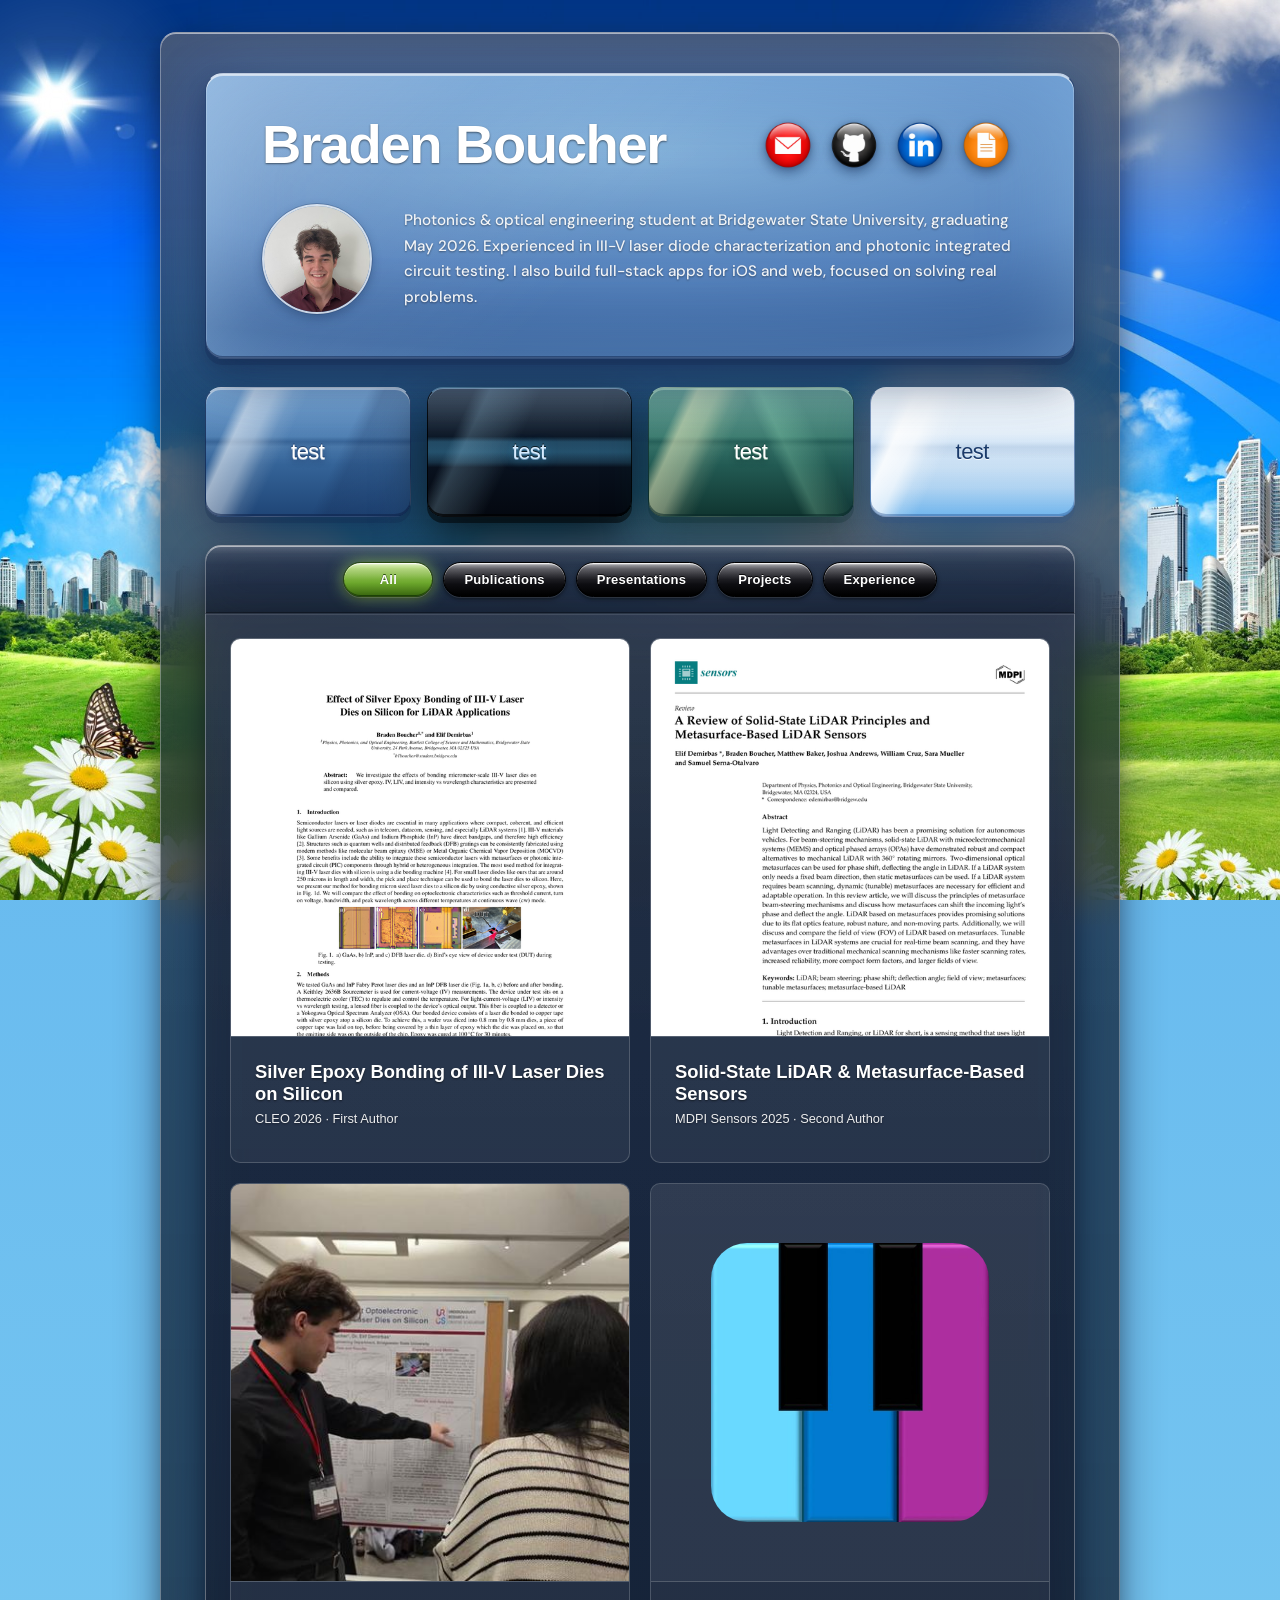
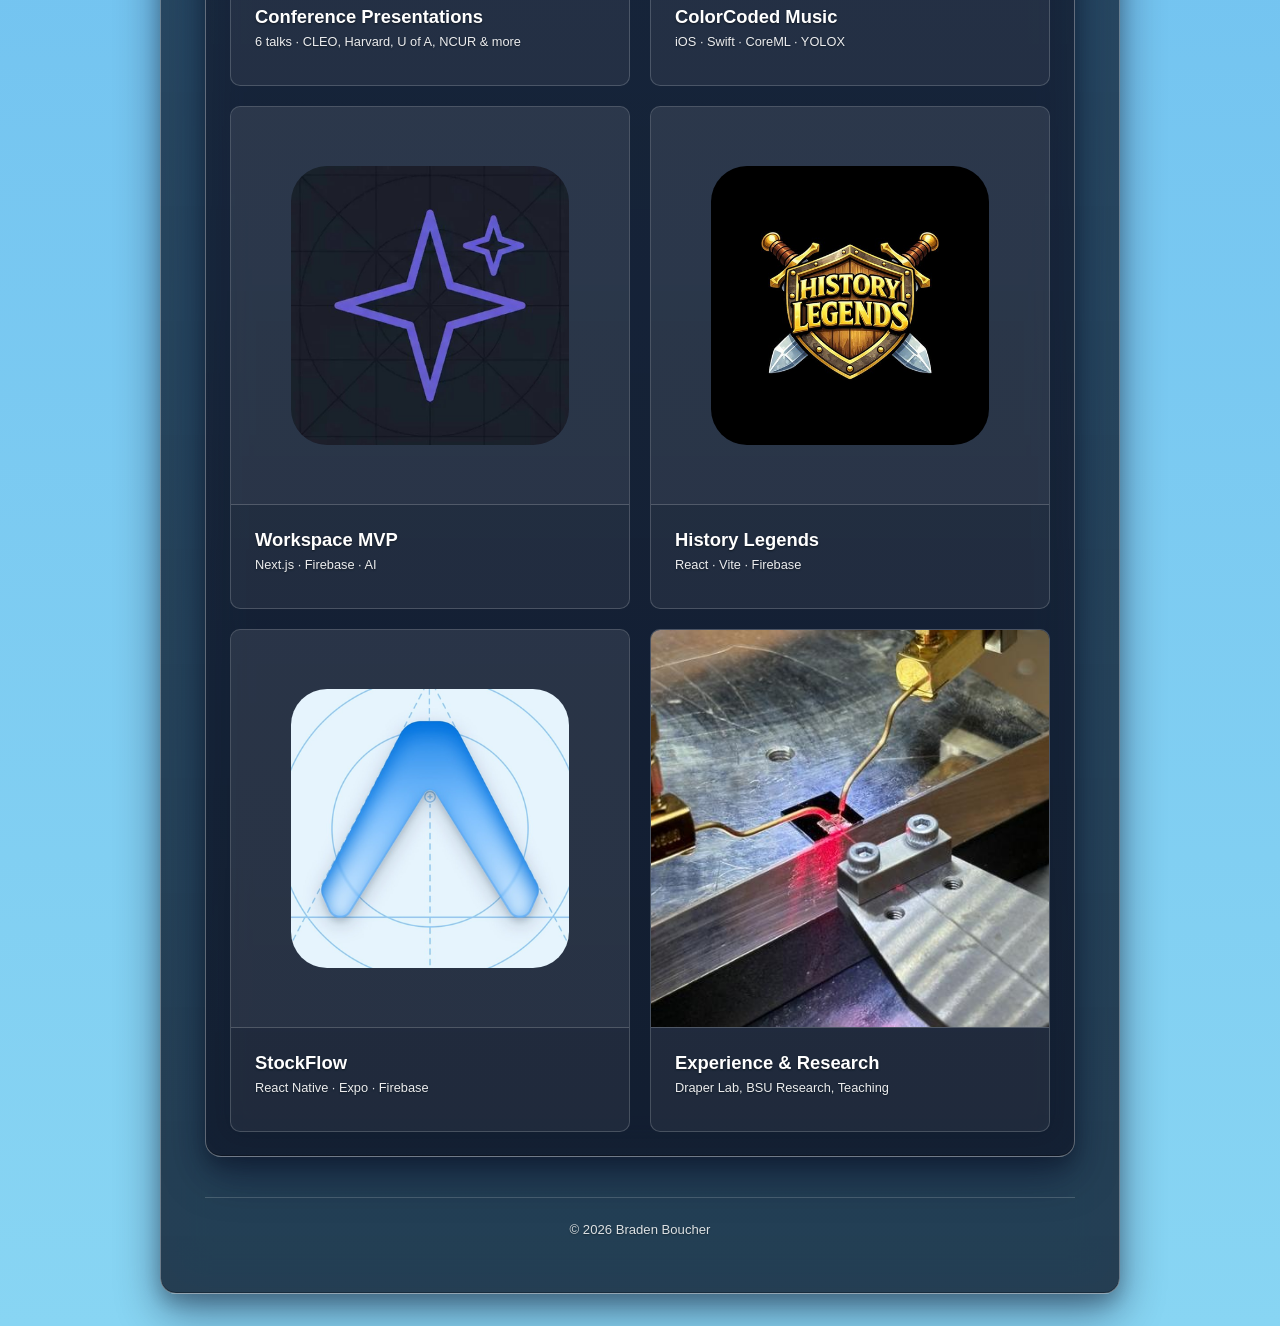
==== commit b4553c8c: "test: hard-sunlight gradients on test strip — angled beams, sharp waterlines, opposite shadows" ====
--- a/index.html
+++ b/index.html
@@ -652,84 +652,134 @@
     letter-spacing: -0.5px;
   }
 
-  /* 1. Vista Aurora */
+  /* 1. Vista Aurora — hard sunbeam */
   .theme-test.theme-1 {
     background:
-      linear-gradient(135deg, rgba(255,255,255,0.30) 0%, rgba(255,255,255,0.08) 25%, transparent 50%),
-      radial-gradient(ellipse 100% 70% at 50% 28%, rgba(180,225,255,0.50) 0%, rgba(95,140,200,0.70) 60%, rgba(50,90,150,0.85) 100%),
-      linear-gradient(180deg, #5a8bbe 0%, #345f95 100%);
-    border: 1px solid rgba(15,35,75,0.65);
-    border-top: 1px solid rgba(255,255,255,0.65);
+      linear-gradient(115deg,
+        transparent 0%, transparent 14%,
+        rgba(255,255,255,0.55) 19%,
+        rgba(255,255,255,0.42) 27%,
+        rgba(255,255,255,0.10) 34%,
+        transparent 40%, transparent 100%),
+      linear-gradient(115deg,
+        transparent 0%, transparent 62%,
+        rgba(15,35,75,0.22) 68%,
+        rgba(15,35,75,0.18) 88%,
+        transparent 100%),
+      linear-gradient(180deg,
+        rgba(220,240,255,0.16) 0%,
+        rgba(180,220,255,0.10) 38%,
+        rgba(20,40,80,0.18) 42%,
+        rgba(255,255,255,0.06) 46%,
+        transparent 60%),
+      linear-gradient(180deg, #6a9bce 0%, #3a6ba0 50%, #1f4576 100%);
+    border: 1px solid rgba(15,35,75,0.70);
+    border-top: 1px solid rgba(255,255,255,0.70);
     box-shadow:
       inset 0 2px 0 rgba(255,255,255,0.55),
-      inset 0 -2px 0 rgba(15,35,75,0.50),
-      inset 0 0 90px rgba(170,220,255,0.38),
+      inset 0 -2px 0 rgba(15,35,75,0.55),
       0 6px 0 rgba(15,35,75,0.22),
-      0 18px 40px rgba(15,35,75,0.55),
-      0 0 60px rgba(140,200,240,0.28);
+      0 18px 40px rgba(15,35,75,0.55);
   }
   .theme-test.theme-1 span {
     color: #fff;
     text-shadow: 0 1px 0 rgba(255,255,255,0.55), 0 -1px 0 rgba(15,35,75,0.55), 0 2px 6px rgba(15,35,75,0.55);
   }
 
-  /* 2. Zune Dark */
+  /* 2. Zune Dark — hard emission band */
   .theme-test.theme-2 {
     background:
-      linear-gradient(135deg, rgba(255,255,255,0.18) 0%, rgba(255,255,255,0.04) 30%, transparent 55%),
-      radial-gradient(ellipse 90% 60% at 50% 40%, rgba(80,180,230,0.35) 0%, rgba(30,70,110,0.85) 55%, rgba(10,20,40,0.95) 100%),
-      linear-gradient(180deg, #1a2735 0%, #060a14 100%);
+      linear-gradient(115deg,
+        transparent 0%, transparent 18%,
+        rgba(180,230,255,0.22) 24%,
+        rgba(180,230,255,0.10) 36%,
+        transparent 44%, transparent 100%),
+      linear-gradient(180deg,
+        transparent 0%, transparent 38%,
+        rgba(80,180,230,0.32) 42%,
+        rgba(80,180,230,0.38) 50%,
+        rgba(80,180,230,0.20) 58%,
+        transparent 62%, transparent 100%),
+      linear-gradient(180deg,
+        rgba(255,255,255,0.20) 0%,
+        rgba(255,255,255,0.05) 28%,
+        transparent 38%),
+      linear-gradient(180deg, #1a2a3c 0%, #0a1422 50%, #040810 100%);
     border: 1px solid rgba(0,0,0,0.85);
-    border-top: 1px solid rgba(120,180,220,0.45);
-    box-shadow:
-      inset 0 1px 0 rgba(180,220,255,0.55),
-      inset 0 -2px 0 rgba(0,0,0,0.7),
-      inset 0 0 100px rgba(80,180,230,0.30),
-      0 6px 0 rgba(0,0,0,0.5),
-      0 20px 50px rgba(0,0,0,0.7),
-      0 0 60px rgba(80,180,230,0.20);
+    border-top: 1px solid rgba(120,200,240,0.55);
+    box-shadow:
+      inset 0 1px 0 rgba(180,220,255,0.60),
+      inset 0 -2px 0 rgba(0,0,0,0.70),
+      0 6px 0 rgba(0,0,0,0.50),
+      0 20px 50px rgba(0,0,0,0.70);
   }
   .theme-test.theme-2 span {
     color: #d6ecff;
-    text-shadow: 0 1px 0 rgba(180,220,255,0.5), 0 -1px 0 rgba(0,0,0,0.7), 0 0 12px rgba(80,180,230,0.55);
-  }
-
-  /* 3. Frutiger Eco */
+    text-shadow: 0 1px 0 rgba(180,220,255,0.5), 0 -1px 0 rgba(0,0,0,0.7), 0 0 12px rgba(80,180,230,0.6);
+  }
+
+  /* 3. Frutiger Eco — crossing caustic beams */
   .theme-test.theme-3 {
     background:
-      linear-gradient(135deg, rgba(255,250,200,0.32) 0%, rgba(255,250,200,0.08) 25%, transparent 50%),
-      radial-gradient(ellipse 100% 70% at 50% 30%, rgba(180,255,210,0.45) 0%, rgba(60,150,130,0.70) 60%, rgba(20,80,75,0.85) 100%),
-      linear-gradient(180deg, #3a8076 0%, #1a4a48 100%);
-    border: 1px solid rgba(10,40,40,0.65);
-    border-top: 1px solid rgba(220,255,220,0.55);
-    box-shadow:
-      inset 0 2px 0 rgba(220,255,220,0.45),
+      linear-gradient(115deg,
+        transparent 0%, transparent 14%,
+        rgba(255,250,200,0.50) 19%,
+        rgba(255,250,200,0.40) 27%,
+        rgba(255,250,200,0.10) 34%,
+        transparent 40%, transparent 100%),
+      linear-gradient(65deg,
+        transparent 0%, transparent 58%,
+        rgba(180,255,210,0.22) 64%,
+        rgba(180,255,210,0.10) 72%,
+        transparent 78%, transparent 100%),
+      linear-gradient(180deg,
+        rgba(255,250,210,0.18) 0%,
+        rgba(180,240,200,0.12) 38%,
+        rgba(10,40,40,0.16) 42%,
+        rgba(255,255,220,0.04) 46%,
+        transparent 60%),
+      linear-gradient(180deg, #4a9088 0%, #27645c 50%, #103530 100%);
+    border: 1px solid rgba(10,40,40,0.70);
+    border-top: 1px solid rgba(220,255,220,0.60);
+    box-shadow:
+      inset 0 2px 0 rgba(220,255,220,0.50),
       inset 0 -2px 0 rgba(10,40,40,0.55),
-      inset 0 0 90px rgba(140,255,200,0.32),
       0 6px 0 rgba(10,40,40,0.25),
-      0 18px 40px rgba(10,40,40,0.55),
-      0 0 50px rgba(120,220,180,0.28);
+      0 18px 40px rgba(10,40,40,0.55);
   }
   .theme-test.theme-3 span {
     color: #fff;
     text-shadow: 0 1px 0 rgba(220,255,220,0.55), 0 -1px 0 rgba(10,40,40,0.55), 0 2px 6px rgba(10,40,40,0.55);
   }
 
-  /* 4. Aqua Pearl */
+  /* 4. Aqua Pearl — hard sunbeam, sharp gloss/blue split */
   .theme-test.theme-4 {
     background:
-      linear-gradient(180deg, rgba(255,255,255,0.70) 0%, rgba(255,255,255,0.40) 30%, rgba(255,255,255,0.10) 50%, transparent 55%),
-      radial-gradient(ellipse 110% 80% at 50% 100%, rgba(120,200,255,0.55) 0%, rgba(180,220,250,0.35) 50%, rgba(220,240,255,0.20) 100%),
-      linear-gradient(180deg, #e8f1fa 0%, #b8d4ee 100%);
-    border: 1px solid rgba(40,80,140,0.55);
+      linear-gradient(115deg,
+        transparent 0%, transparent 12%,
+        rgba(255,255,255,0.85) 18%,
+        rgba(255,255,255,0.70) 26%,
+        rgba(255,255,255,0.20) 33%,
+        transparent 40%, transparent 100%),
+      linear-gradient(180deg,
+        rgba(255,255,255,0.55) 0%,
+        rgba(255,255,255,0.30) 35%,
+        rgba(220,235,250,0.18) 42%,
+        rgba(40,80,140,0.10) 46%,
+        transparent 55%),
+      linear-gradient(0deg,
+        rgba(80,170,240,0.60) 0%,
+        rgba(160,210,250,0.32) 22%,
+        rgba(220,240,255,0.12) 38%,
+        transparent 50%),
+      linear-gradient(180deg, #f0f6fc 0%, #d0e3f5 50%, #a4c8e8 100%);
+    border: 1px solid rgba(40,80,140,0.60);
     border-top: 1px solid rgba(255,255,255,0.95);
     box-shadow:
       inset 0 2px 0 rgba(255,255,255,0.95),
       inset 0 -2px 0 rgba(40,80,140,0.40),
-      inset 0 0 50px rgba(120,200,255,0.25),
       0 6px 0 rgba(40,80,140,0.18),
-      0 18px 40px rgba(40,80,140,0.40),
-      0 0 50px rgba(180,220,255,0.40);
+      0 18px 40px rgba(40,80,140,0.40);
   }
   .theme-test.theme-4 span {
     color: #1a3a6a;
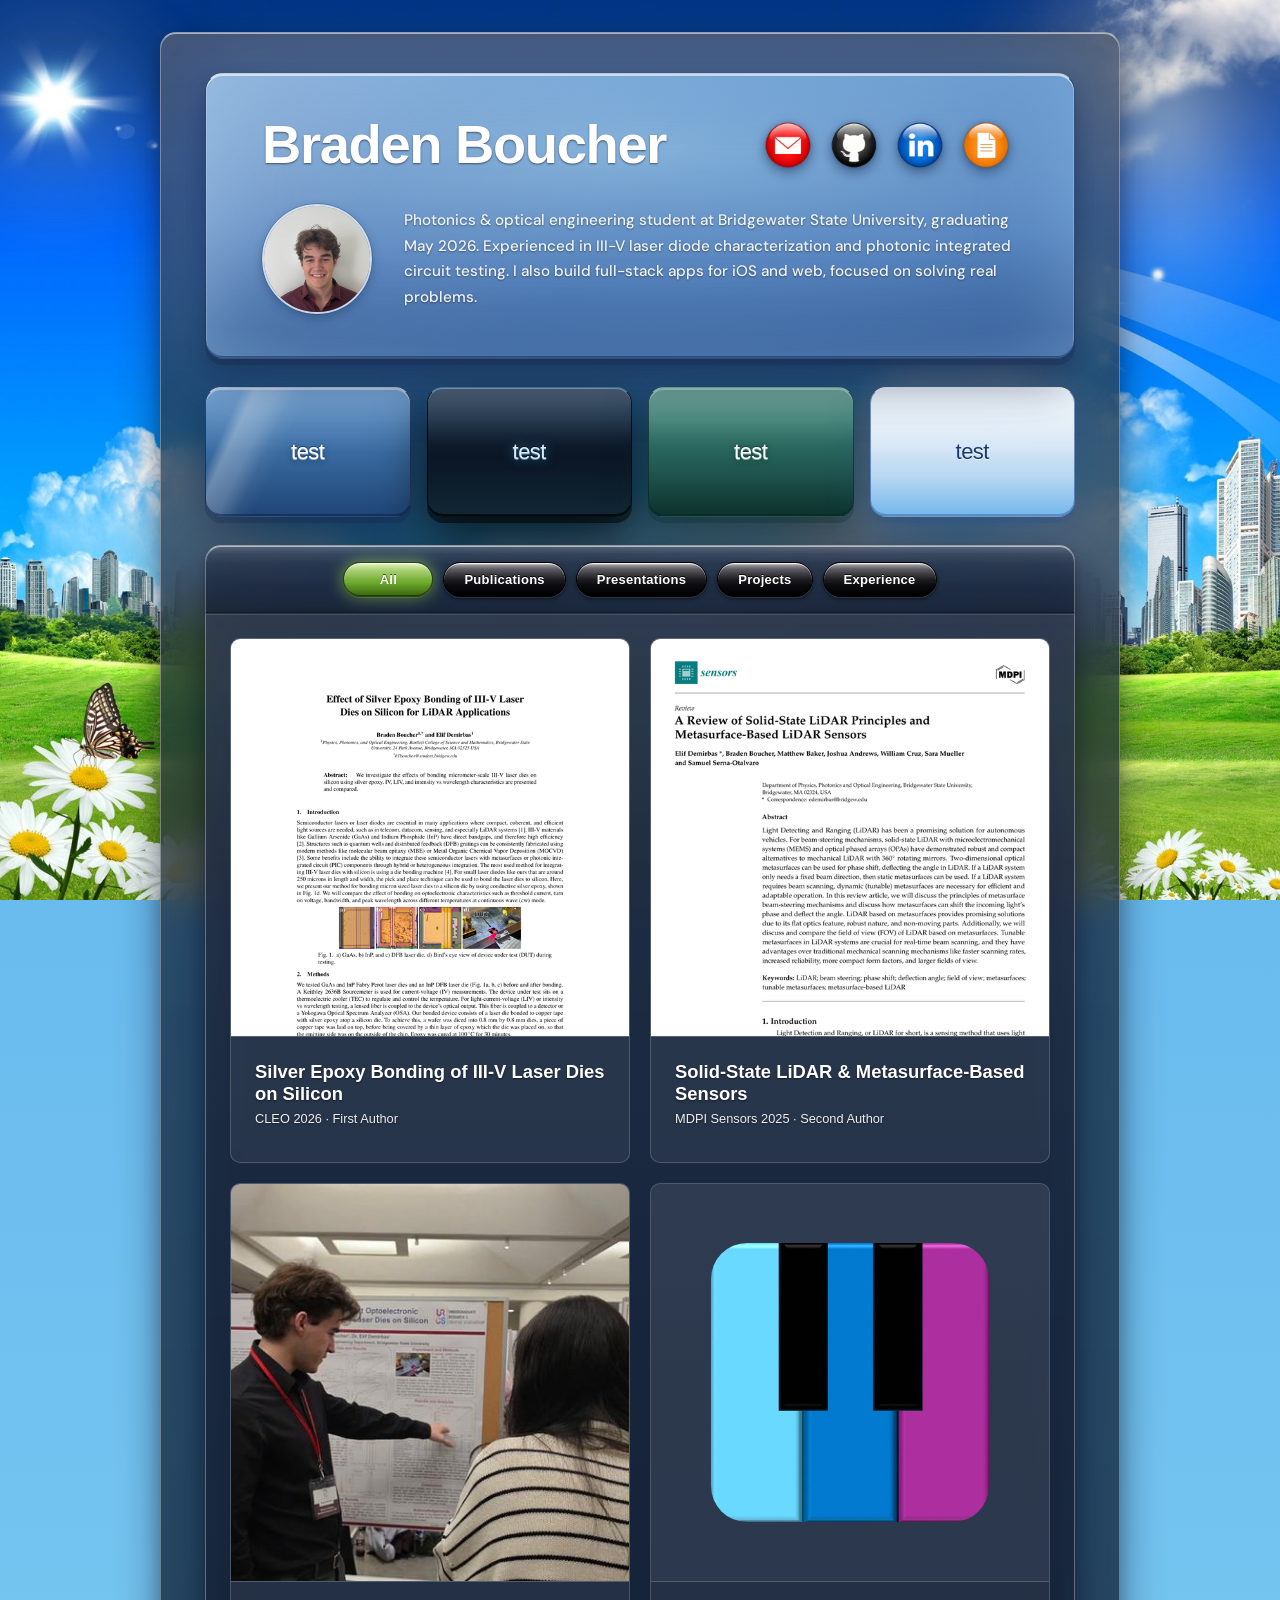
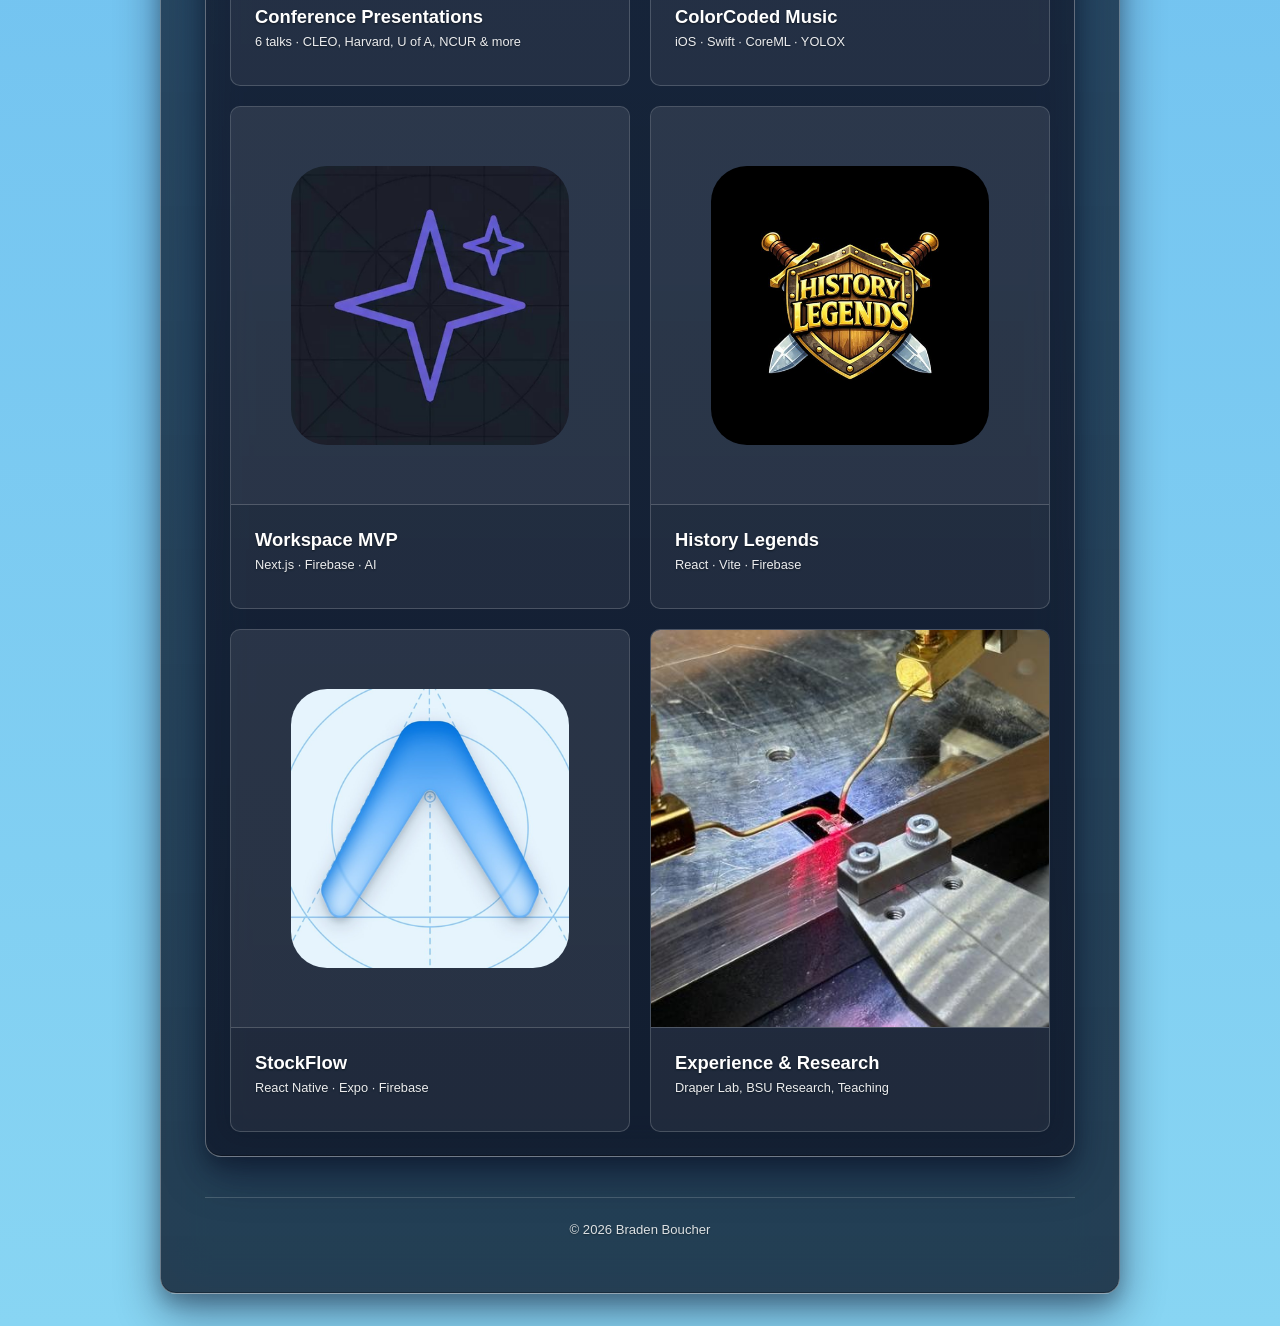
==== commit 98f54e76: "test: theme 1 keeps dimmer sunbeam, themes 2/3/4 use smooth gradients with edge vignette" ====
--- a/index.html
+++ b/index.html
@@ -652,26 +652,21 @@
     letter-spacing: -0.5px;
   }
 
-  /* 1. Vista Aurora — hard sunbeam */
+  /* 1. Vista Aurora — dimmed sunbeam, simple base */
   .theme-test.theme-1 {
     background:
       linear-gradient(115deg,
         transparent 0%, transparent 14%,
-        rgba(255,255,255,0.55) 19%,
-        rgba(255,255,255,0.42) 27%,
-        rgba(255,255,255,0.10) 34%,
+        rgba(255,255,255,0.30) 19%,
+        rgba(255,255,255,0.22) 27%,
+        rgba(255,255,255,0.05) 34%,
         transparent 40%, transparent 100%),
-      linear-gradient(115deg,
-        transparent 0%, transparent 62%,
-        rgba(15,35,75,0.22) 68%,
-        rgba(15,35,75,0.18) 88%,
-        transparent 100%),
       linear-gradient(180deg,
-        rgba(220,240,255,0.16) 0%,
-        rgba(180,220,255,0.10) 38%,
-        rgba(20,40,80,0.18) 42%,
-        rgba(255,255,255,0.06) 46%,
-        transparent 60%),
+        rgba(220,240,255,0.18) 0%,
+        rgba(180,220,255,0.08) 30%,
+        transparent 50%),
+      radial-gradient(ellipse 130% 130% at 50% 50%,
+        transparent 55%, rgba(15,35,75,0.30) 100%),
       linear-gradient(180deg, #6a9bce 0%, #3a6ba0 50%, #1f4576 100%);
     border: 1px solid rgba(15,35,75,0.70);
     border-top: 1px solid rgba(255,255,255,0.70);
@@ -686,25 +681,20 @@
     text-shadow: 0 1px 0 rgba(255,255,255,0.55), 0 -1px 0 rgba(15,35,75,0.55), 0 2px 6px rgba(15,35,75,0.55);
   }
 
-  /* 2. Zune Dark — hard emission band */
+  /* 2. Zune Dark — smooth gradient, no beam */
   .theme-test.theme-2 {
     background:
-      linear-gradient(115deg,
-        transparent 0%, transparent 18%,
-        rgba(180,230,255,0.22) 24%,
-        rgba(180,230,255,0.10) 36%,
-        transparent 44%, transparent 100%),
       linear-gradient(180deg,
-        transparent 0%, transparent 38%,
-        rgba(80,180,230,0.32) 42%,
-        rgba(80,180,230,0.38) 50%,
-        rgba(80,180,230,0.20) 58%,
-        transparent 62%, transparent 100%),
-      linear-gradient(180deg,
-        rgba(255,255,255,0.20) 0%,
-        rgba(255,255,255,0.05) 28%,
-        transparent 38%),
-      linear-gradient(180deg, #1a2a3c 0%, #0a1422 50%, #040810 100%);
+        rgba(255,255,255,0.22) 0%,
+        rgba(160,210,240,0.12) 25%,
+        transparent 45%),
+      linear-gradient(0deg,
+        rgba(80,180,230,0.18) 0%,
+        rgba(80,180,230,0.08) 25%,
+        transparent 45%),
+      radial-gradient(ellipse 130% 130% at 50% 50%,
+        transparent 50%, rgba(0,0,0,0.45) 100%),
+      linear-gradient(180deg, #1f3147 0%, #0c1828 50%, #04080f 100%);
     border: 1px solid rgba(0,0,0,0.85);
     border-top: 1px solid rgba(120,200,240,0.55);
     box-shadow:
@@ -718,26 +708,18 @@
     text-shadow: 0 1px 0 rgba(180,220,255,0.5), 0 -1px 0 rgba(0,0,0,0.7), 0 0 12px rgba(80,180,230,0.6);
   }
 
-  /* 3. Frutiger Eco — crossing caustic beams */
+  /* 3. Frutiger Eco — smooth gradient, no beams */
   .theme-test.theme-3 {
     background:
-      linear-gradient(115deg,
-        transparent 0%, transparent 14%,
-        rgba(255,250,200,0.50) 19%,
-        rgba(255,250,200,0.40) 27%,
-        rgba(255,250,200,0.10) 34%,
-        transparent 40%, transparent 100%),
-      linear-gradient(65deg,
-        transparent 0%, transparent 58%,
-        rgba(180,255,210,0.22) 64%,
-        rgba(180,255,210,0.10) 72%,
-        transparent 78%, transparent 100%),
       linear-gradient(180deg,
-        rgba(255,250,210,0.18) 0%,
-        rgba(180,240,200,0.12) 38%,
-        rgba(10,40,40,0.16) 42%,
-        rgba(255,255,220,0.04) 46%,
-        transparent 60%),
+        rgba(255,250,200,0.25) 0%,
+        rgba(220,255,210,0.12) 25%,
+        transparent 45%),
+      linear-gradient(0deg,
+        rgba(0,40,30,0.20) 0%,
+        transparent 30%),
+      radial-gradient(ellipse 130% 130% at 50% 50%,
+        transparent 50%, rgba(10,40,40,0.35) 100%),
       linear-gradient(180deg, #4a9088 0%, #27645c 50%, #103530 100%);
     border: 1px solid rgba(10,40,40,0.70);
     border-top: 1px solid rgba(220,255,220,0.60);
@@ -752,26 +734,20 @@
     text-shadow: 0 1px 0 rgba(220,255,220,0.55), 0 -1px 0 rgba(10,40,40,0.55), 0 2px 6px rgba(10,40,40,0.55);
   }
 
-  /* 4. Aqua Pearl — hard sunbeam, sharp gloss/blue split */
+  /* 4. Aqua Pearl — smooth gradient, no beam */
   .theme-test.theme-4 {
     background:
-      linear-gradient(115deg,
-        transparent 0%, transparent 12%,
-        rgba(255,255,255,0.85) 18%,
-        rgba(255,255,255,0.70) 26%,
-        rgba(255,255,255,0.20) 33%,
-        transparent 40%, transparent 100%),
       linear-gradient(180deg,
-        rgba(255,255,255,0.55) 0%,
-        rgba(255,255,255,0.30) 35%,
-        rgba(220,235,250,0.18) 42%,
-        rgba(40,80,140,0.10) 46%,
+        rgba(255,255,255,0.65) 0%,
+        rgba(255,255,255,0.35) 25%,
+        rgba(255,255,255,0.10) 45%,
         transparent 55%),
       linear-gradient(0deg,
-        rgba(80,170,240,0.60) 0%,
-        rgba(160,210,250,0.32) 22%,
-        rgba(220,240,255,0.12) 38%,
+        rgba(80,170,240,0.55) 0%,
+        rgba(160,210,250,0.25) 30%,
         transparent 50%),
+      radial-gradient(ellipse 130% 130% at 50% 50%,
+        transparent 60%, rgba(40,80,140,0.18) 100%),
       linear-gradient(180deg, #f0f6fc 0%, #d0e3f5 50%, #a4c8e8 100%);
     border: 1px solid rgba(40,80,140,0.60);
     border-top: 1px solid rgba(255,255,255,0.95);
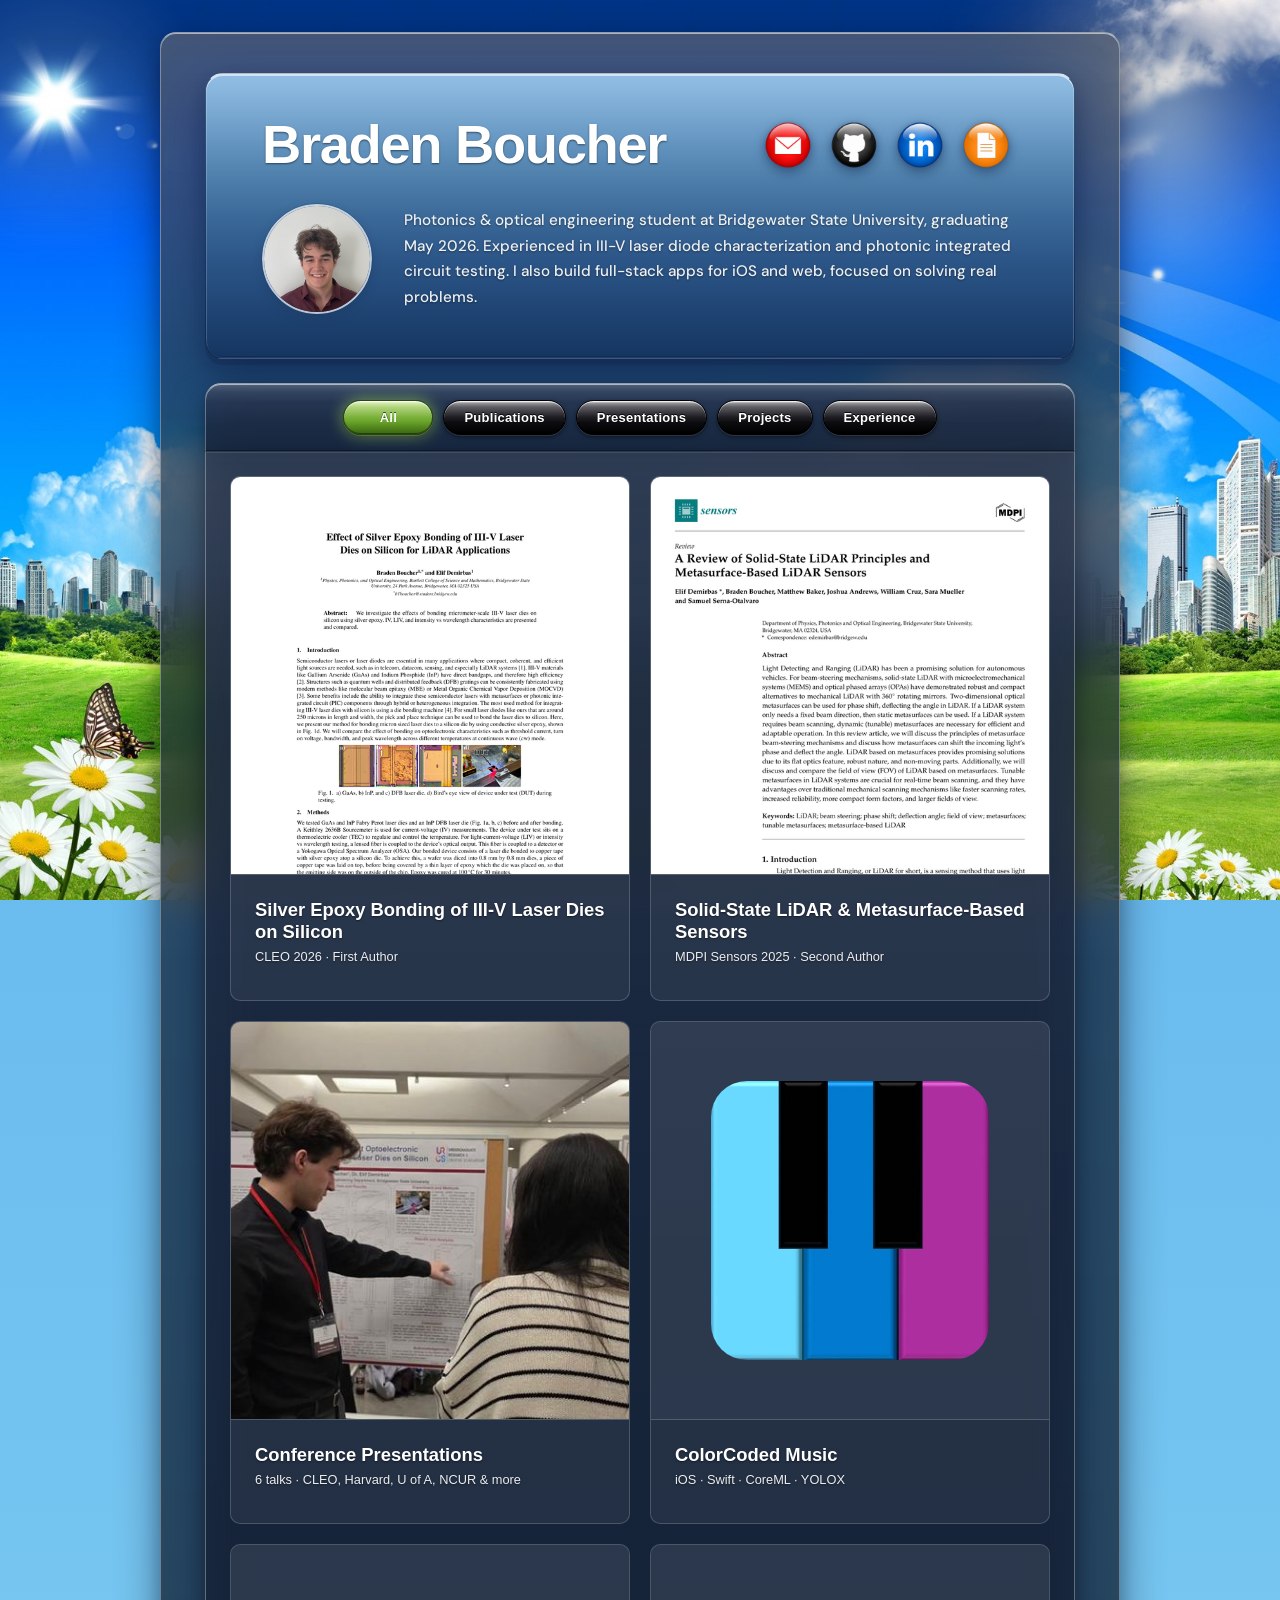
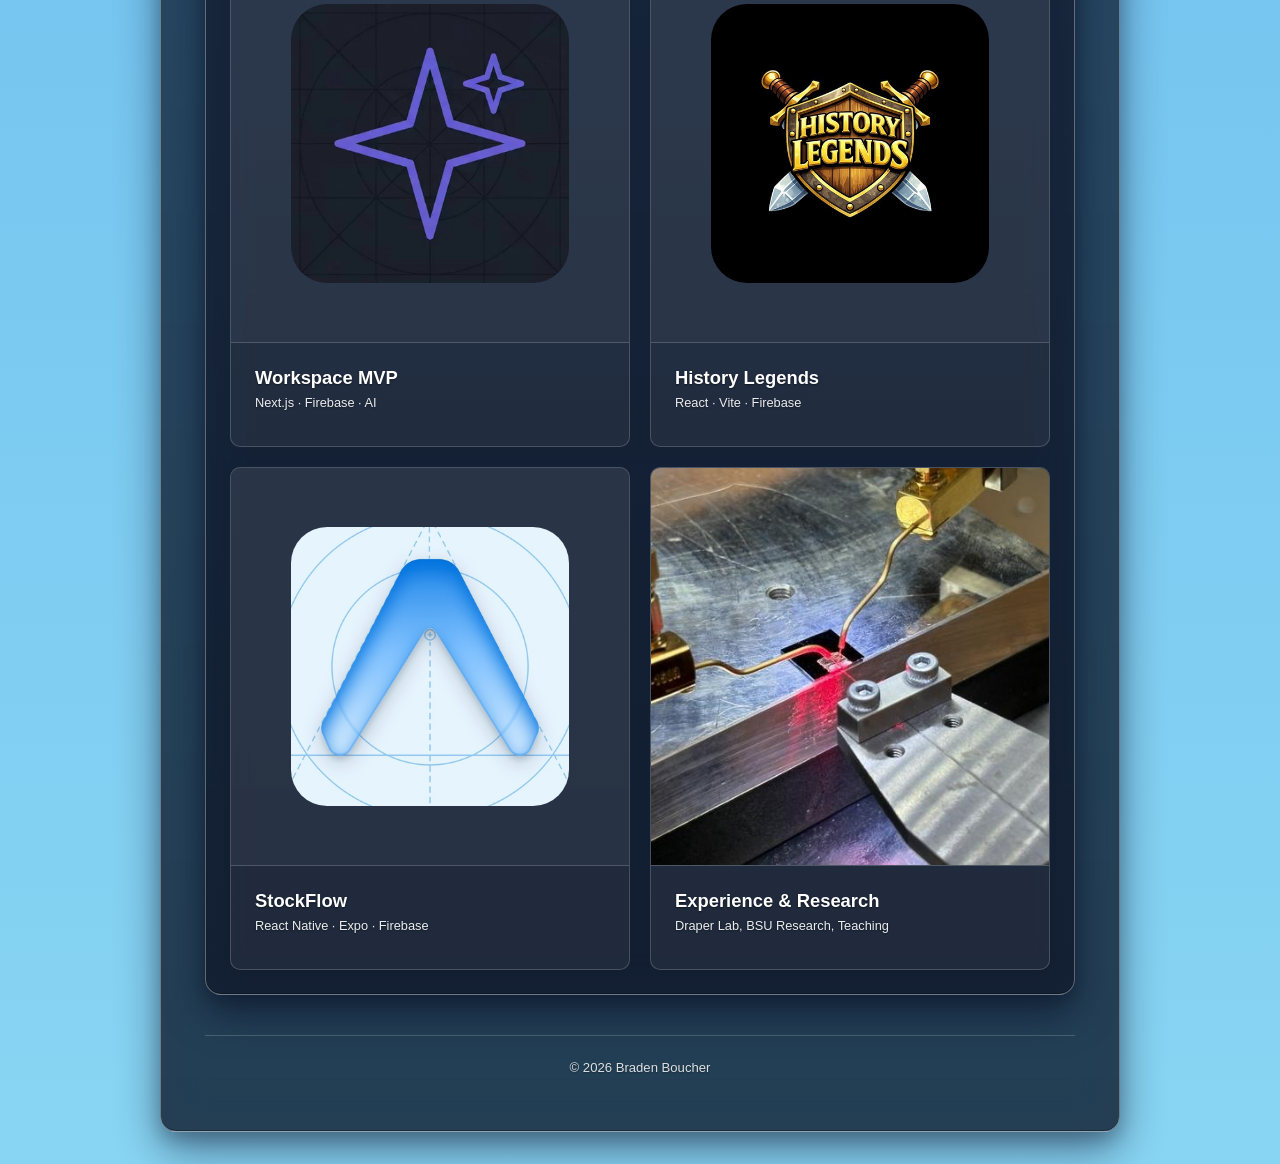
==== commit 60867fca: "cleanup: remove test strip + drop diagonal sheen on hero, use high-contrast vertical gradient" ====
--- a/index.html
+++ b/index.html
@@ -477,18 +477,20 @@
      inward from each edge, the move that gives Aero panels their "lit
      glass" quality instead of "card with stroke". */
 
-  /* Hero — VISTA AURORA theme */
+  /* Hero — VISTA AURORA, no sunbeam, high-contrast vertical */
   .hero-v2 {
     background:
-      linear-gradient(135deg,
-        rgba(255,255,255,0.30) 0%,
-        rgba(255,255,255,0.08) 25%,
+      /* Soft vertical top sheen (no diagonal beam) */
+      linear-gradient(180deg,
+        rgba(220,240,255,0.22) 0%,
+        rgba(180,220,255,0.10) 25%,
         transparent             50%),
-      radial-gradient(ellipse 100% 70% at 50% 28%,
-        rgba(180,225,255,0.50) 0%,
-        rgba(95,140,200,0.70)  60%,
-        rgba(50,90,150,0.85)  100%),
-      linear-gradient(180deg, #5a8bbe 0%, #345f95 100%);
+      /* High-contrast vertical base — bright top → deep dark bottom */
+      linear-gradient(180deg,
+        #7eb1de 0%,
+        #4a7ca8 35%,
+        #2c5688 65%,
+        #143560 100%);
     border: 1px solid rgba(15,35,75,0.65);
     border-top: 1px solid rgba(255,255,255,0.65);
     border-radius: 18px;
@@ -496,11 +498,9 @@
       inset 0 2px 0 rgba(255,255,255,0.55),
       inset 0 -2px 0 rgba(15,35,75,0.50),
       inset 0 0 0 1px rgba(255,255,255,0.18),
-      inset 0 0 90px rgba(170,220,255,0.38),
       0 6px 0 rgba(15,35,75,0.22),
       0 22px 50px rgba(15,35,75,0.55),
-      0 8px 18px rgba(15,35,75,0.30),
-      0 0 80px rgba(140,200,240,0.28);
+      0 8px 18px rgba(15,35,75,0.30);
     -webkit-backdrop-filter: blur(14px) saturate(1.45);
             backdrop-filter: blur(14px) saturate(1.45);
   }
@@ -628,144 +628,6 @@
   .exp-item .meta { color: rgba(255,255,255,0.92); }
   .pres-text p, .exp-item p { color: rgba(255,255,255,0.88); }
 
-  /* ════════════════════════════════════════════════════════════════════
-     THEME TEST STRIP — 4 sample boxes with "test" text
-     Remove these blocks when finished evaluating.
-     ════════════════════════════════════════════════════════════════════ */
-  .theme-test-strip {
-    display: grid;
-    grid-template-columns: repeat(4, 1fr);
-    gap: 16px;
-    margin: 28px 0;
-  }
-  .theme-test {
-    height: 130px;
-    border-radius: 16px;
-    display: flex;
-    align-items: center;
-    justify-content: center;
-  }
-  .theme-test span {
-    font-family: 'Helvetica Neue', Helvetica, Arial, sans-serif;
-    font-size: 22px;
-    font-weight: 500;
-    letter-spacing: -0.5px;
-  }
-
-  /* 1. Vista Aurora — dimmed sunbeam, simple base */
-  .theme-test.theme-1 {
-    background:
-      linear-gradient(115deg,
-        transparent 0%, transparent 14%,
-        rgba(255,255,255,0.30) 19%,
-        rgba(255,255,255,0.22) 27%,
-        rgba(255,255,255,0.05) 34%,
-        transparent 40%, transparent 100%),
-      linear-gradient(180deg,
-        rgba(220,240,255,0.18) 0%,
-        rgba(180,220,255,0.08) 30%,
-        transparent 50%),
-      radial-gradient(ellipse 130% 130% at 50% 50%,
-        transparent 55%, rgba(15,35,75,0.30) 100%),
-      linear-gradient(180deg, #6a9bce 0%, #3a6ba0 50%, #1f4576 100%);
-    border: 1px solid rgba(15,35,75,0.70);
-    border-top: 1px solid rgba(255,255,255,0.70);
-    box-shadow:
-      inset 0 2px 0 rgba(255,255,255,0.55),
-      inset 0 -2px 0 rgba(15,35,75,0.55),
-      0 6px 0 rgba(15,35,75,0.22),
-      0 18px 40px rgba(15,35,75,0.55);
-  }
-  .theme-test.theme-1 span {
-    color: #fff;
-    text-shadow: 0 1px 0 rgba(255,255,255,0.55), 0 -1px 0 rgba(15,35,75,0.55), 0 2px 6px rgba(15,35,75,0.55);
-  }
-
-  /* 2. Zune Dark — smooth gradient, no beam */
-  .theme-test.theme-2 {
-    background:
-      linear-gradient(180deg,
-        rgba(255,255,255,0.22) 0%,
-        rgba(160,210,240,0.12) 25%,
-        transparent 45%),
-      linear-gradient(0deg,
-        rgba(80,180,230,0.18) 0%,
-        rgba(80,180,230,0.08) 25%,
-        transparent 45%),
-      radial-gradient(ellipse 130% 130% at 50% 50%,
-        transparent 50%, rgba(0,0,0,0.45) 100%),
-      linear-gradient(180deg, #1f3147 0%, #0c1828 50%, #04080f 100%);
-    border: 1px solid rgba(0,0,0,0.85);
-    border-top: 1px solid rgba(120,200,240,0.55);
-    box-shadow:
-      inset 0 1px 0 rgba(180,220,255,0.60),
-      inset 0 -2px 0 rgba(0,0,0,0.70),
-      0 6px 0 rgba(0,0,0,0.50),
-      0 20px 50px rgba(0,0,0,0.70);
-  }
-  .theme-test.theme-2 span {
-    color: #d6ecff;
-    text-shadow: 0 1px 0 rgba(180,220,255,0.5), 0 -1px 0 rgba(0,0,0,0.7), 0 0 12px rgba(80,180,230,0.6);
-  }
-
-  /* 3. Frutiger Eco — smooth gradient, no beams */
-  .theme-test.theme-3 {
-    background:
-      linear-gradient(180deg,
-        rgba(255,250,200,0.25) 0%,
-        rgba(220,255,210,0.12) 25%,
-        transparent 45%),
-      linear-gradient(0deg,
-        rgba(0,40,30,0.20) 0%,
-        transparent 30%),
-      radial-gradient(ellipse 130% 130% at 50% 50%,
-        transparent 50%, rgba(10,40,40,0.35) 100%),
-      linear-gradient(180deg, #4a9088 0%, #27645c 50%, #103530 100%);
-    border: 1px solid rgba(10,40,40,0.70);
-    border-top: 1px solid rgba(220,255,220,0.60);
-    box-shadow:
-      inset 0 2px 0 rgba(220,255,220,0.50),
-      inset 0 -2px 0 rgba(10,40,40,0.55),
-      0 6px 0 rgba(10,40,40,0.25),
-      0 18px 40px rgba(10,40,40,0.55);
-  }
-  .theme-test.theme-3 span {
-    color: #fff;
-    text-shadow: 0 1px 0 rgba(220,255,220,0.55), 0 -1px 0 rgba(10,40,40,0.55), 0 2px 6px rgba(10,40,40,0.55);
-  }
-
-  /* 4. Aqua Pearl — smooth gradient, no beam */
-  .theme-test.theme-4 {
-    background:
-      linear-gradient(180deg,
-        rgba(255,255,255,0.65) 0%,
-        rgba(255,255,255,0.35) 25%,
-        rgba(255,255,255,0.10) 45%,
-        transparent 55%),
-      linear-gradient(0deg,
-        rgba(80,170,240,0.55) 0%,
-        rgba(160,210,250,0.25) 30%,
-        transparent 50%),
-      radial-gradient(ellipse 130% 130% at 50% 50%,
-        transparent 60%, rgba(40,80,140,0.18) 100%),
-      linear-gradient(180deg, #f0f6fc 0%, #d0e3f5 50%, #a4c8e8 100%);
-    border: 1px solid rgba(40,80,140,0.60);
-    border-top: 1px solid rgba(255,255,255,0.95);
-    box-shadow:
-      inset 0 2px 0 rgba(255,255,255,0.95),
-      inset 0 -2px 0 rgba(40,80,140,0.40),
-      0 6px 0 rgba(40,80,140,0.18),
-      0 18px 40px rgba(40,80,140,0.40);
-  }
-  .theme-test.theme-4 span {
-    color: #1a3a6a;
-    text-shadow: 0 1px 0 rgba(255,255,255,0.85);
-  }
-
-  /* Mobile: stack vertically */
-  @media (max-width: 640px) {
-    .theme-test-strip { grid-template-columns: 1fr; }
-  }
 </style>
 </head>
 <body>
@@ -787,15 +649,6 @@
       <p class="hero-v2-bio">Photonics &amp; optical engineering student at Bridgewater State University, graduating May 2026. Experienced in III-V laser diode characterization and photonic integrated circuit testing. I also build full-stack apps for iOS and web, focused on solving real problems.</p>
     </div>
   </div>
-
-  <!-- ╔═══ THEME TEST STRIP — REMOVE WHEN DONE EVALUATING ═══╗ -->
-  <div class="theme-test-strip">
-    <div class="theme-test theme-1"><span>test</span></div>
-    <div class="theme-test theme-2"><span>test</span></div>
-    <div class="theme-test theme-3"><span>test</span></div>
-    <div class="theme-test theme-4"><span>test</span></div>
-  </div>
-  <!-- ╚═══════════════════════════════════════════════════════╝ -->
 
 <div class="filters hero-animate hero-delay-4">
     <button class="active" onclick="filterCards('all',this)">All</button>
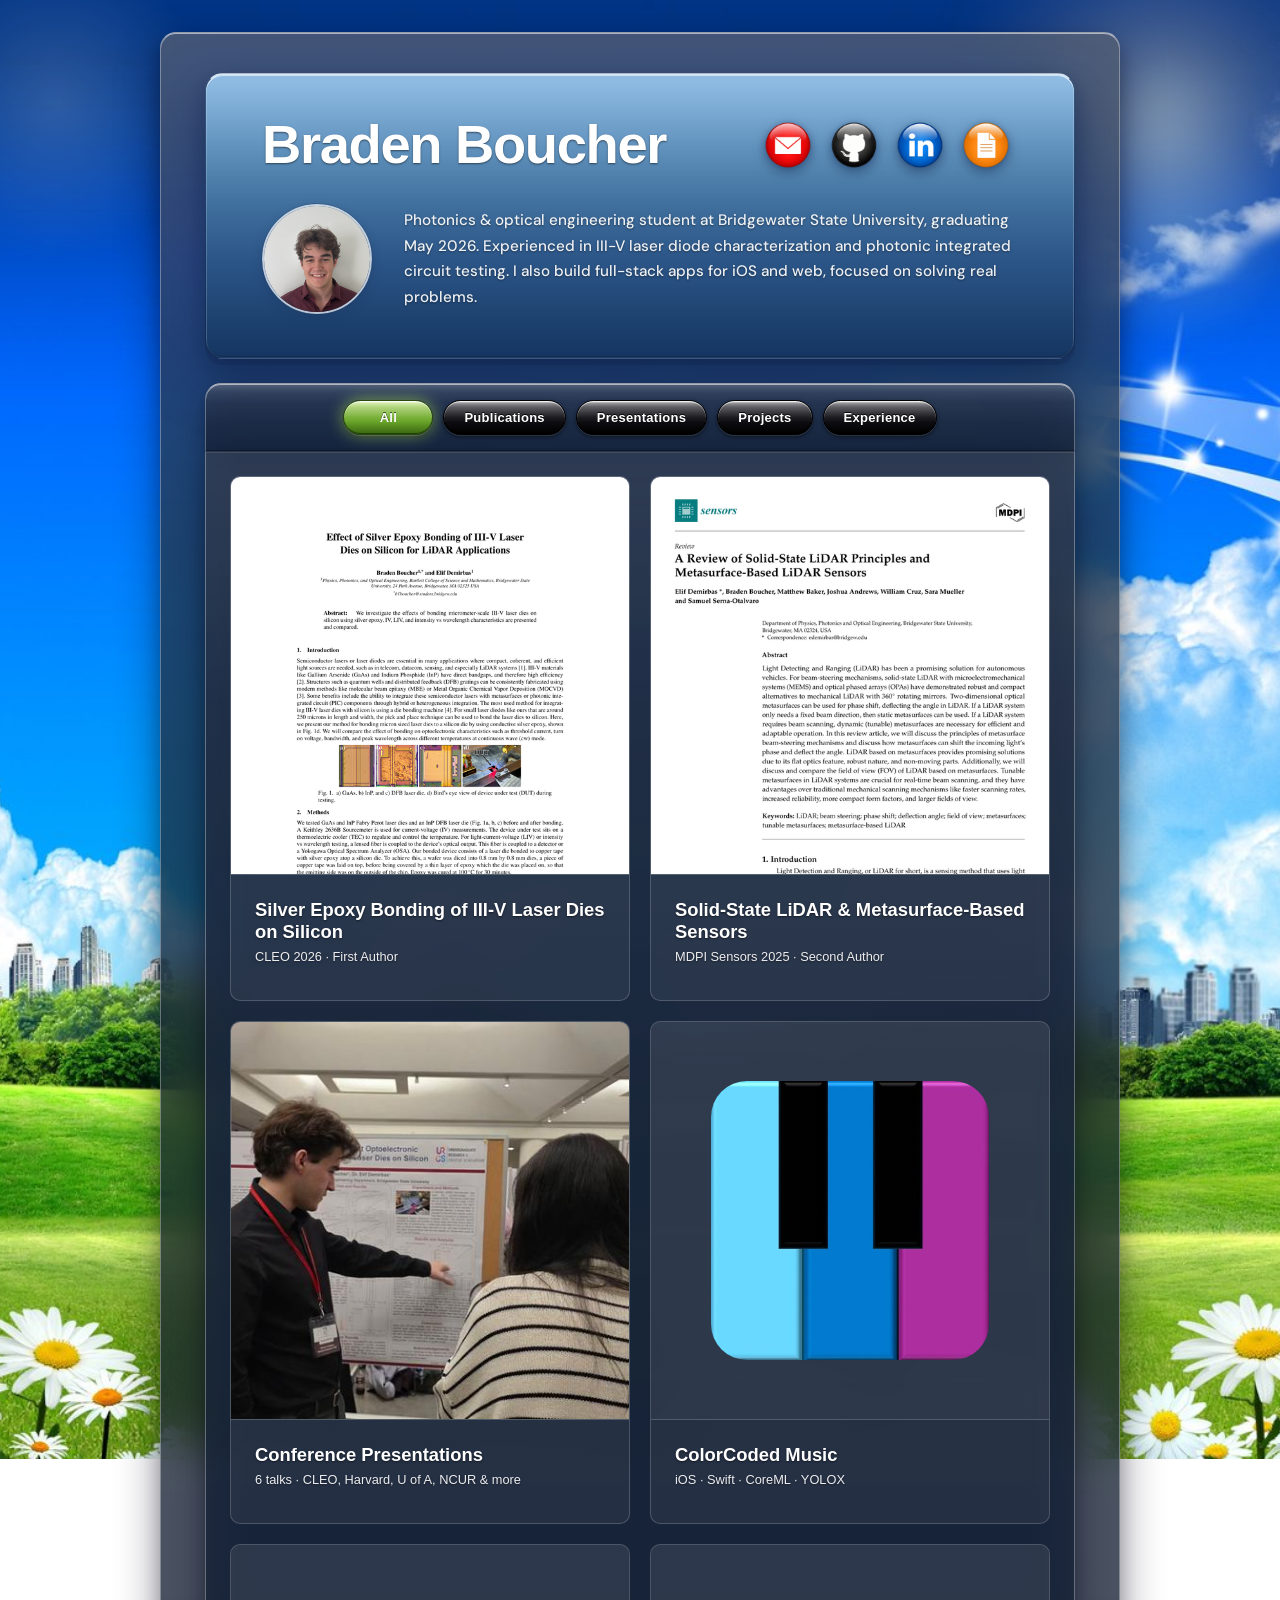
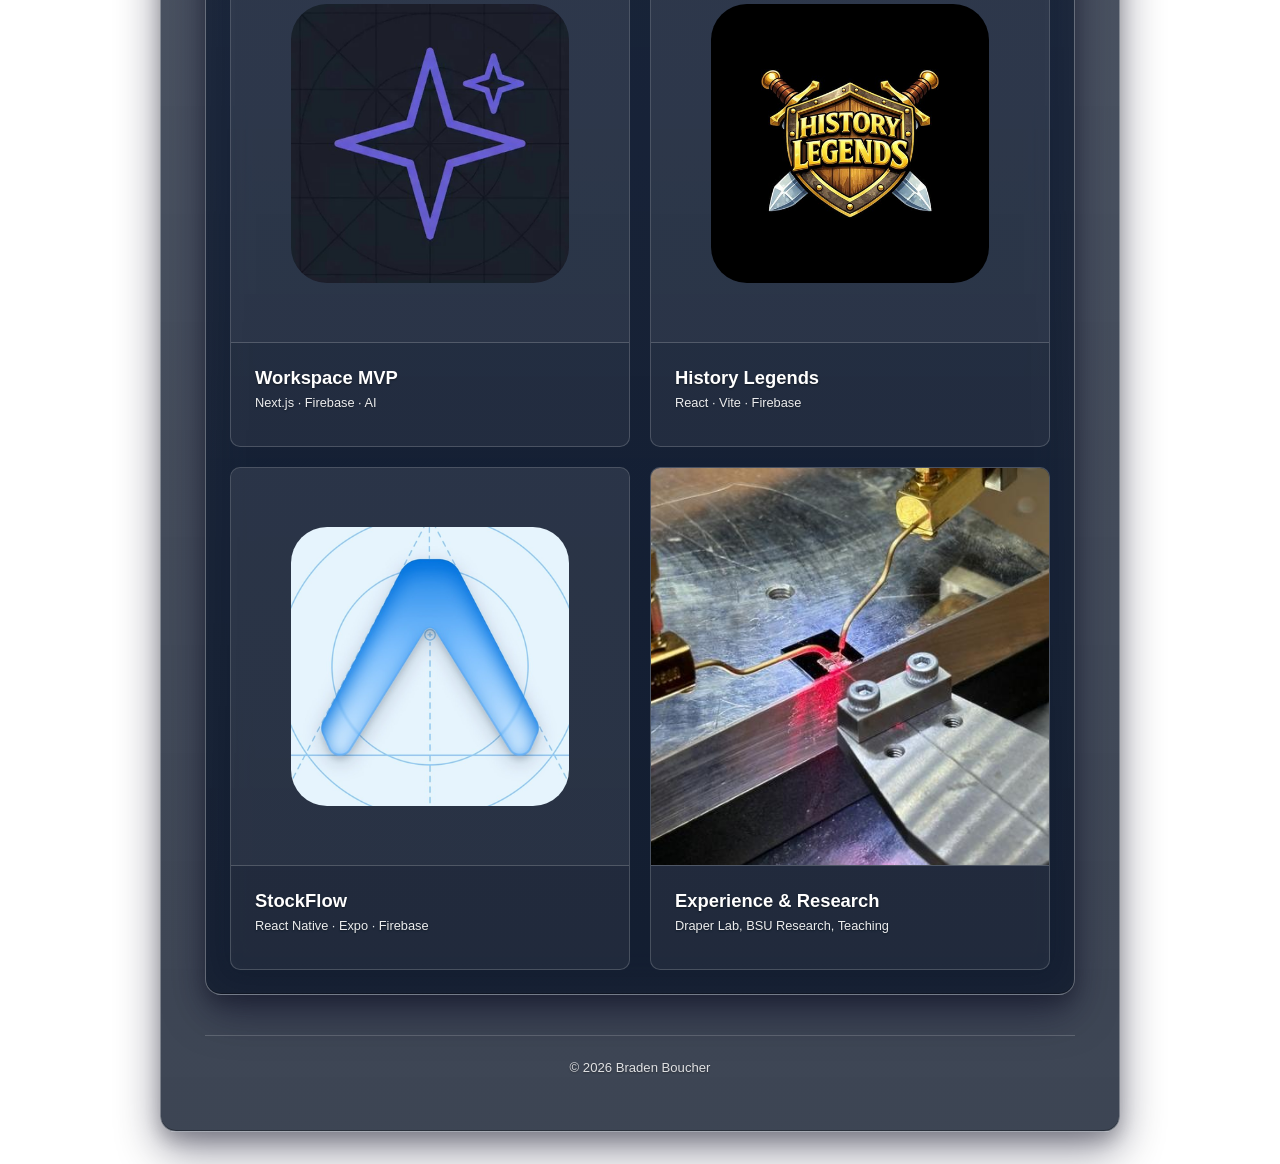
==== commit fae955fa: "feat: parallax v2 — dedicated fixed bg div + transform translate (rAF-throttled, motion-reduced)" ====
--- a/index.html
+++ b/index.html
@@ -35,11 +35,11 @@
   body {
     font-family: 'DM Sans', sans-serif; color: var(--text);
     min-height: 100vh; overflow-x: hidden;
-    background:
-      radial-gradient(ellipse 80% 50% at 50% 0%,   rgba(180,220,255,0.45), transparent 60%),
-      radial-gradient(ellipse 60% 40% at 20% 100%, rgba(150,255,210,0.20), transparent 60%),
-      linear-gradient(180deg, #4a85c8 0%, #5fa0d8 35%, #7ec0e8 65%, #4a85c8 100%);
-    background-attachment: fixed;
+    /* Background painted by aero.css and re-declared in our override layer below. */
+  }
+  /* Accessibility: respect users who don't want motion */
+  @media (prefers-reduced-motion: reduce) {
+    body::before, body::after, html::before { animation: none !important; }
   }
   /* Aero orb backdrop */
   body::before {
@@ -349,6 +349,37 @@
 }
 </style>
 <link rel="stylesheet" href="aero.css?v=10">
+<style>
+  /* ── Wallpaper parallax (v2) ───────────────────────────────────────────
+     aero.css line 33 paints bg-aero.jpg fixed on body (with !important).
+     We override here to strip the photo from body — keeping only the
+     transparent radial tints — and move the photo into .parallax-bg below,
+     where JS can translate it freely. The dedicated div is sized in JS to
+     viewport + (maxScroll × rate), so the photo never runs out of slack. */
+  body {
+    background:
+      radial-gradient(ellipse 80% 50% at 50% 0%,   rgba(180,220,255,0.45), transparent 60%),
+      radial-gradient(ellipse 60% 40% at 20% 100%, rgba(150,255,210,0.20), transparent 60%) !important;
+    background-attachment: fixed, fixed !important;
+    background-color: transparent !important;
+  }
+  .parallax-bg {
+    position: fixed;
+    top: 0;
+    left: 0;
+    width: 100%;
+    height: 100vh;            /* JS overrides with computed height on load */
+    z-index: -1;              /* behind body's transparent overlays */
+    pointer-events: none;
+    background:
+      url('images/bg-aero.jpg') center top / cover no-repeat,
+      linear-gradient(180deg, #5cb0ed 0%, #88d5f3 100%);  /* fallback if image fails */
+    will-change: transform;
+  }
+  @media (prefers-reduced-motion: reduce) {
+    .parallax-bg { transform: none !important; }
+  }
+</style>
 <style>
   /* ── Deep Aero layer (after aero.css) ──────────────────────────────────
      Cascading wins by source order. Six refinements:
@@ -632,6 +663,8 @@
 </head>
 <body>
 
+<div class="parallax-bg" aria-hidden="true"></div>
+
 <div class="page-bg">
 <div class="container">
   <div class="hero-v2">
@@ -747,5 +780,67 @@
 }
 </script>
 </div><!-- close page-bg -->
+
+<script>
+  // ── Wallpaper parallax v2 ──────────────────────────────────────────
+  // Translates .parallax-bg up at 30% of scroll speed via transform
+  // (compositor-accelerated). Sizes the bg dynamically to guarantee
+  // enough image height that we never expose the bottom edge.
+  (function() {
+    const bg = document.querySelector('.parallax-bg');
+    if (!bg) return;
+
+    const PARALLAX_RATE = 0.3;   // 0 = pinned, 1 = scrolls with content
+    const reduceMotion = window.matchMedia('(prefers-reduced-motion: reduce)').matches;
+
+    let lastY = 0;
+    let ticking = false;
+
+    function sizeBg() {
+      const sh = document.documentElement.scrollHeight;
+      const vh = window.innerHeight;
+      const slack = Math.max(0, sh - vh) * PARALLAX_RATE;
+      bg.style.height = `${vh + slack}px`;
+    }
+
+    function update() {
+      bg.style.transform = `translate3d(0, ${-lastY * PARALLAX_RATE}px, 0)`;
+      ticking = false;
+    }
+
+    if (reduceMotion) {
+      sizeBg();
+      return;
+    }
+
+    window.addEventListener('scroll', () => {
+      lastY = window.scrollY;
+      if (!ticking) {
+        requestAnimationFrame(update);
+        ticking = true;
+      }
+    }, { passive: true });
+
+    window.addEventListener('resize', () => {
+      sizeBg();
+      lastY = window.scrollY;
+      update();
+    }, { passive: true });
+
+    // Run after layout so scrollHeight is final
+    if (document.readyState === 'complete') {
+      sizeBg();
+      lastY = window.scrollY;
+      update();
+    } else {
+      window.addEventListener('load', () => {
+        sizeBg();
+        lastY = window.scrollY;
+        update();
+      }, { once: true });
+    }
+  })();
+</script>
+
 </body>
 </html>
